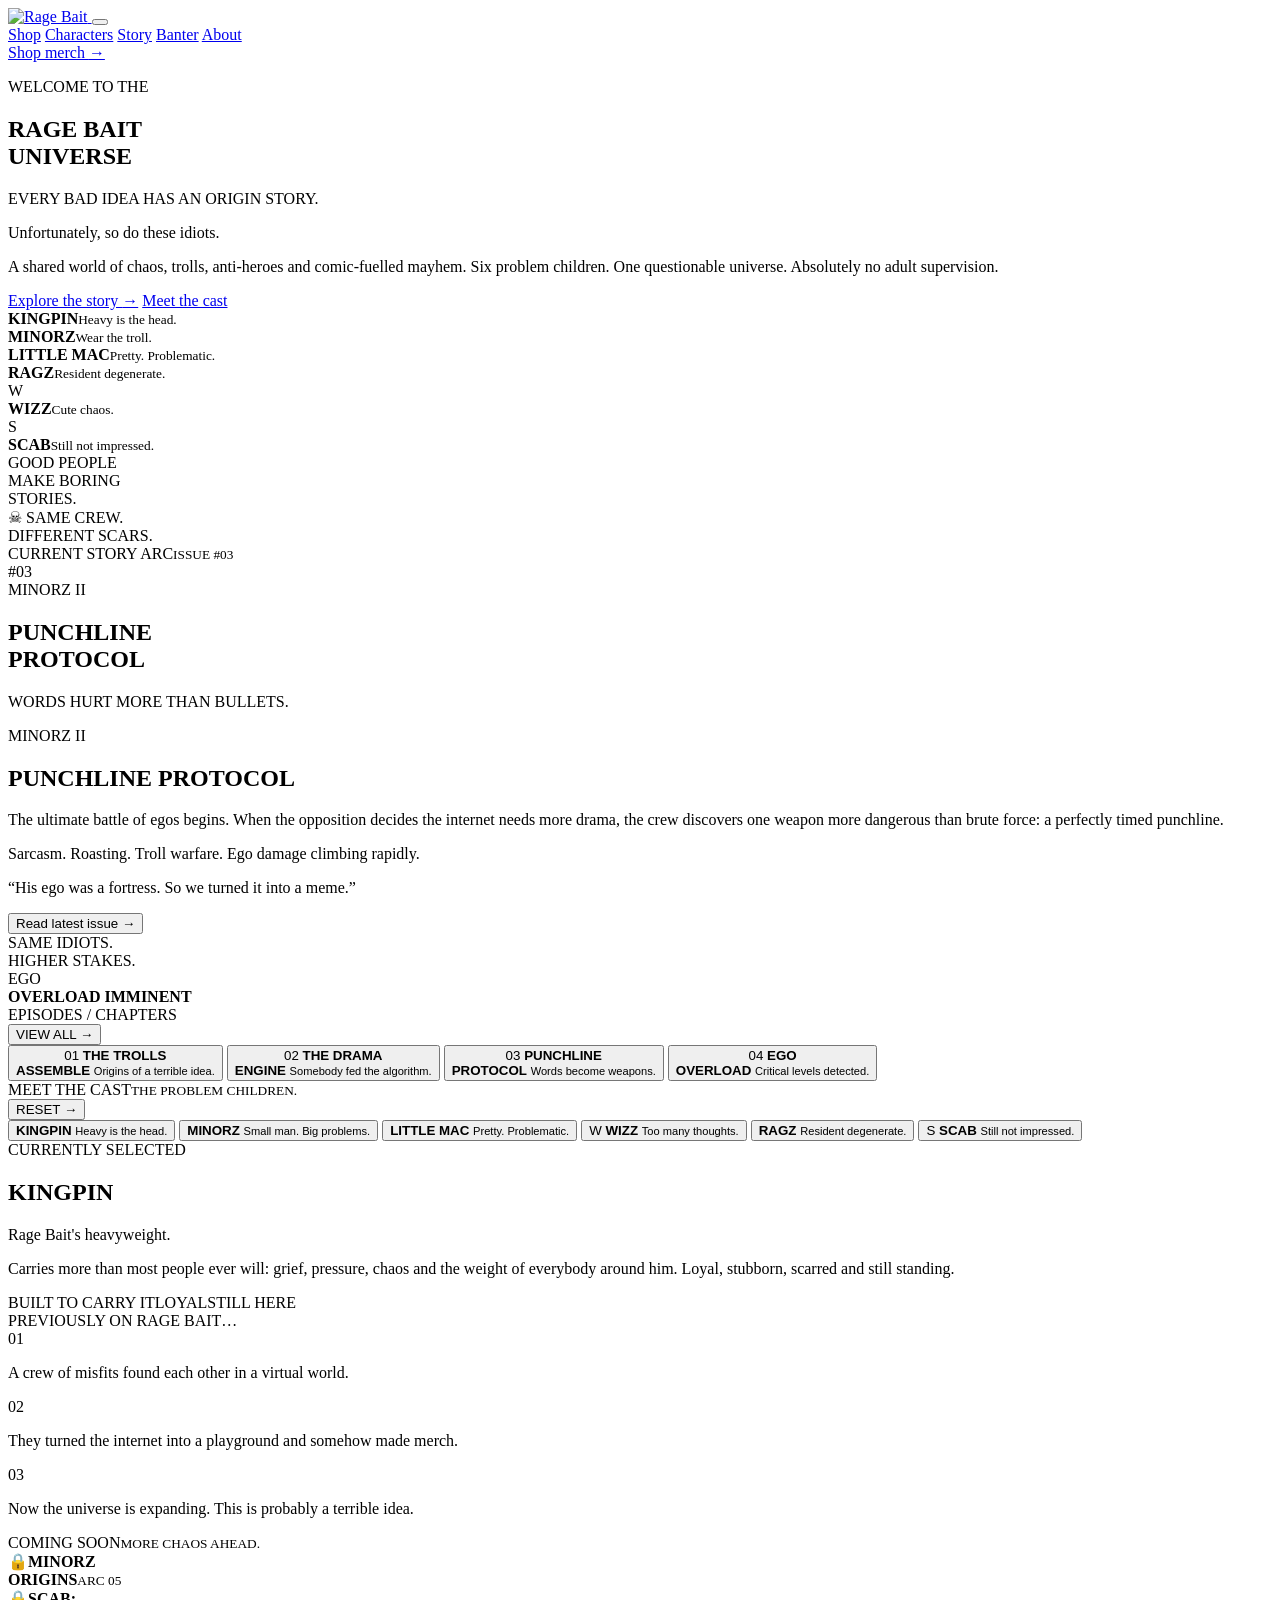
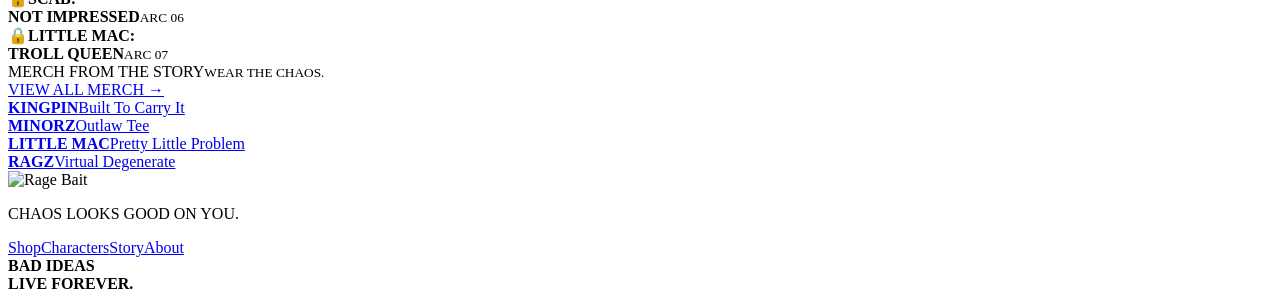
==== story.html @ f5df2db5 "Add Universe preview story page" ====
<!doctype html>
<html lang="en">
<head>
  <meta charset="utf-8">
  <meta name="viewport" content="width=device-width, initial-scale=1">
  <title>Rage Bait Universe | Stories, Characters & Chaos</title>
  <meta name="description" content="Enter the Rage Bait Universe. Meet the crew, follow the story arcs and discover the chaos behind the merch.">
  <link rel="preconnect" href="https://fonts.googleapis.com">
  <link rel="preconnect" href="https://fonts.gstatic.com" crossorigin>
  <link href="https://fonts.googleapis.com/css2?family=Anton&family=Inter:wght@400;600;700;800;900&display=swap" rel="stylesheet">
  <link rel="stylesheet" href="styles.css?v=universe1">
  <link rel="stylesheet" href="story.css?v=universe1">
</head>
<body class="universe-page">
  <div class="noise"></div>

  <header class="site-header universe-header">
    <a class="universe-logo" href="https://brokensoulsandbackroads.github.io/rage-bait-apparel/" aria-label="Rage Bait home">
      <img src="https://raw.githubusercontent.com/brokensoulsandbackroads/rage-bait-apparel/main/assets/logo-rage-bait-header.png" alt="Rage Bait">
    </a>

    <button class="universe-menu-toggle" id="universeMenuToggle" aria-expanded="false" aria-controls="universeNav" aria-label="Open navigation">
      <span></span><span></span><span></span>
    </button>

    <nav class="universe-nav" id="universeNav" aria-label="Primary">
      <a href="https://brokensoulsandbackroads.github.io/rage-bait-apparel/">Shop</a>
      <a href="#cast">Characters</a>
      <a class="active" href="#top">Story</a>
      <a href="https://brokensoulsandbackroads.github.io/rage-bait-apparel/banter-admin.html">Banter</a>
      <a href="https://brokensoulsandbackroads.github.io/rage-bait-apparel/#story">About</a>
    </nav>

    <a class="shop-pill" href="https://brokensoulsandbackroads.github.io/rage-bait-apparel/#products">Shop merch <span>→</span></a>
  </header>

  <main id="top">
    <section class="universe-hero">
      <div class="universe-hero-copy">
        <p class="paint-kicker">WELCOME TO THE</p>
        <h1><span>RAGE BAIT</span><br>UNIVERSE</h1>
        <p class="origin-line">EVERY BAD IDEA HAS AN ORIGIN STORY.</p>
        <p class="origin-sub">Unfortunately, so do these idiots.</p>
        <p class="hero-intro">A shared world of chaos, trolls, anti-heroes and comic-fuelled mayhem. Six problem children. One questionable universe. Absolutely no adult supervision.</p>
        <div class="hero-buttons">
          <a class="comic-button acid" href="#current-arc">Explore the story <span>→</span></a>
          <a class="comic-button ghost" href="#cast">Meet the cast</a>
        </div>
      </div>

      <div class="universe-hero-art" aria-label="Rage Bait character universe">
        <div class="hero-grid">
          <article class="hero-character kingpin">
            <div class="hero-character-art remote-photo kingpin-photo"></div>
            <div class="hero-character-label"><strong>KINGPIN</strong><small>Heavy is the head.</small></div>
          </article>
          <article class="hero-character minorz">
            <div class="hero-character-art remote-photo minorz-photo"></div>
            <div class="hero-character-label"><strong>MINORZ</strong><small>Wear the troll.</small></div>
          </article>
          <article class="hero-character littlemac">
            <div class="hero-character-art remote-photo littlemac-photo"></div>
            <div class="hero-character-label"><strong>LITTLE MAC</strong><small>Pretty. Problematic.</small></div>
          </article>
          <article class="hero-character ragz">
            <div class="hero-character-art remote-photo ragz-photo"></div>
            <div class="hero-character-label"><strong>RAGZ</strong><small>Resident degenerate.</small></div>
          </article>
          <article class="hero-character wizz placeholder-character">
            <div class="hero-character-art"><span>W</span></div>
            <div class="hero-character-label"><strong>WIZZ</strong><small>Cute chaos.</small></div>
          </article>
          <article class="hero-character scab placeholder-character">
            <div class="hero-character-art"><span>S</span></div>
            <div class="hero-character-label"><strong>SCAB</strong><small>Still not impressed.</small></div>
          </article>
        </div>
        <div class="hero-graffiti g1">GOOD PEOPLE<br>MAKE BORING<br>STORIES.</div>
        <div class="hero-graffiti g2">☠ SAME CREW.<br>DIFFERENT SCARS.</div>
      </div>
    </section>

    <div class="ripped-divider"></div>

    <section class="arc-section section-shell" id="current-arc">
      <div class="comic-section-title"><span>CURRENT STORY ARC</span><small>ISSUE #03</small></div>

      <div class="arc-feature">
        <article class="issue-cover issue-cover-main" tabindex="0" aria-label="Minorz II Punchline Protocol">
          <div class="issue-number">#03</div>
          <div class="issue-spray">MINORZ II</div>
          <h2>PUNCHLINE<br>PROTOCOL</h2>
          <div class="cover-art minorz-cover"></div>
          <p>WORDS HURT MORE THAN BULLETS.</p>
        </article>

        <div class="arc-copy">
          <p class="arc-overline">MINORZ II</p>
          <h2>PUNCHLINE PROTOCOL</h2>
          <p>The ultimate battle of egos begins. When the opposition decides the internet needs more drama, the crew discovers one weapon more dangerous than brute force: a perfectly timed punchline.</p>
          <p>Sarcasm. Roasting. Troll warfare. Ego damage climbing rapidly.</p>
          <p class="arc-quote">“His ego was a fortress. So we turned it into a meme.”</p>
          <button class="comic-button acid" type="button" data-open-chapter="03">Read latest issue <span>→</span></button>
        </div>

        <div class="arc-side-panel">
          <span class="hand-note">SAME IDIOTS.<br>HIGHER STAKES.</span>
          <div class="ego-meter">
            <span>EGO</span>
            <div class="meter-track"><div class="meter-fill"></div></div>
            <strong>OVERLOAD IMMINENT</strong>
          </div>
        </div>
      </div>
    </section>

    <section class="chapters-section section-shell" id="chapters">
      <div class="section-row-title">
        <div class="comic-section-title"><span>EPISODES / CHAPTERS</span></div>
        <button class="text-button" type="button" id="showAllChapters">VIEW ALL →</button>
      </div>

      <div class="chapter-grid">
        <button class="chapter-card" type="button" data-chapter="01">
          <span class="chapter-no">01</span>
          <span class="chapter-art trolls-art"></span>
          <strong>THE TROLLS<br>ASSEMBLE</strong>
          <small>Origins of a terrible idea.</small>
        </button>
        <button class="chapter-card" type="button" data-chapter="02">
          <span class="chapter-no">02</span>
          <span class="chapter-art drama-art"></span>
          <strong>THE DRAMA<br>ENGINE</strong>
          <small>Somebody fed the algorithm.</small>
        </button>
        <button class="chapter-card active" type="button" data-chapter="03">
          <span class="chapter-no">03</span>
          <span class="chapter-art protocol-art"></span>
          <strong>PUNCHLINE<br>PROTOCOL</strong>
          <small>Words become weapons.</small>
        </button>
        <button class="chapter-card" type="button" data-chapter="04">
          <span class="chapter-no">04</span>
          <span class="chapter-art ego-art"></span>
          <strong>EGO<br>OVERLOAD</strong>
          <small>Critical levels detected.</small>
        </button>
      </div>
    </section>

    <section class="cast-section section-shell" id="cast">
      <div class="section-row-title">
        <div class="comic-section-title"><span>MEET THE CAST</span><small>THE PROBLEM CHILDREN.</small></div>
        <button class="text-button" type="button" id="resetCast">RESET →</button>
      </div>

      <div class="cast-layout">
        <div class="cast-grid" id="castGrid">
          <button class="cast-card active" type="button" data-cast="kingpin">
            <span class="cast-portrait kingpin-photo"></span>
            <strong>KINGPIN</strong>
            <small>Heavy is the head.</small>
          </button>
          <button class="cast-card" type="button" data-cast="minorz">
            <span class="cast-portrait minorz-photo"></span>
            <strong>MINORZ</strong>
            <small>Small man. Big problems.</small>
          </button>
          <button class="cast-card" type="button" data-cast="littlemac">
            <span class="cast-portrait littlemac-photo"></span>
            <strong>LITTLE MAC</strong>
            <small>Pretty. Problematic.</small>
          </button>
          <button class="cast-card" type="button" data-cast="wizz">
            <span class="cast-portrait cast-placeholder wizz-placeholder">W</span>
            <strong>WIZZ</strong>
            <small>Too many thoughts.</small>
          </button>
          <button class="cast-card" type="button" data-cast="ragz">
            <span class="cast-portrait ragz-photo"></span>
            <strong>RAGZ</strong>
            <small>Resident degenerate.</small>
          </button>
          <button class="cast-card" type="button" data-cast="scab">
            <span class="cast-portrait cast-placeholder scab-placeholder">S</span>
            <strong>SCAB</strong>
            <small>Still not impressed.</small>
          </button>
        </div>

        <aside class="cast-profile" id="castProfile" aria-live="polite">
          <span class="profile-kicker">CURRENTLY SELECTED</span>
          <h2 id="castName">KINGPIN</h2>
          <p class="profile-role" id="castRole">Rage Bait's heavyweight.</p>
          <p id="castBio">Carries more than most people ever will: grief, pressure, chaos and the weight of everybody around him. Loyal, stubborn, scarred and still standing.</p>
          <div class="profile-tags" id="castTags"><span>BUILT TO CARRY IT</span><span>LOYAL</span><span>STILL HERE</span></div>
        </aside>
      </div>
    </section>

    <section class="recap-coming section-shell">
      <div class="recap-block">
        <div class="comic-section-title"><span>PREVIOUSLY ON RAGE BAIT…</span></div>
        <div class="recap-panels">
          <article><span>01</span><p>A crew of misfits found each other in a virtual world.</p></article>
          <article><span>02</span><p>They turned the internet into a playground and somehow made merch.</p></article>
          <article><span>03</span><p>Now the universe is expanding. This is probably a terrible idea.</p></article>
        </div>
      </div>

      <div class="coming-block">
        <div class="comic-section-title"><span>COMING SOON</span><small>MORE CHAOS AHEAD.</small></div>
        <div class="coming-grid">
          <article class="locked-arc"><span>🔒</span><strong>MINORZ<br>ORIGINS</strong><small>ARC 05</small></article>
          <article class="locked-arc"><span>🔒</span><strong>SCAB:<br>NOT IMPRESSED</strong><small>ARC 06</small></article>
          <article class="locked-arc"><span>🔒</span><strong>LITTLE MAC:<br>TROLL QUEEN</strong><small>ARC 07</small></article>
        </div>
      </div>
    </section>

    <section class="story-merch section-shell" id="story-merch">
      <div class="section-row-title">
        <div class="comic-section-title"><span>MERCH FROM THE STORY</span><small>WEAR THE CHAOS.</small></div>
        <a class="text-button link-button" href="https://brokensoulsandbackroads.github.io/rage-bait-apparel/#products">VIEW ALL MERCH →</a>
      </div>

      <div class="story-merch-grid">
        <a class="story-product" href="https://brokensoulsandbackroads.github.io/rage-bait-apparel/#products">
          <div class="merch-image kingpin-merch"></div>
          <strong>KINGPIN</strong><span>Built To Carry It</span>
        </a>
        <a class="story-product" href="https://brokensoulsandbackroads.github.io/rage-bait-apparel/tees.html">
          <div class="merch-image minorz-merch"></div>
          <strong>MINORZ</strong><span>Outlaw Tee</span>
        </a>
        <a class="story-product" href="https://brokensoulsandbackroads.github.io/rage-bait-apparel/tees.html">
          <div class="merch-image littlemac-merch"></div>
          <strong>LITTLE MAC</strong><span>Pretty Little Problem</span>
        </a>
        <a class="story-product" href="https://brokensoulsandbackroads.github.io/rage-bait-apparel/hoodies.html">
          <div class="merch-image ragz-merch"></div>
          <strong>RAGZ</strong><span>Virtual Degenerate</span>
        </a>
      </div>
    </section>
  </main>

  <footer class="universe-footer">
    <img src="https://raw.githubusercontent.com/brokensoulsandbackroads/rage-bait-apparel/main/assets/logo-rage-bait-header.png" alt="Rage Bait">
    <p>CHAOS LOOKS GOOD ON YOU.</p>
    <nav aria-label="Footer"><a href="https://brokensoulsandbackroads.github.io/rage-bait-apparel/">Shop</a><a href="#cast">Characters</a><a href="#top">Story</a><a href="https://brokensoulsandbackroads.github.io/rage-bait-apparel/#story">About</a></nav>
    <strong>BAD IDEAS<br>LIVE FOREVER.</strong>
  </footer>

  <dialog class="chapter-dialog" id="chapterDialog">
    <button class="dialog-close" id="chapterClose" type="button" aria-label="Close chapter">×</button>
    <span class="profile-kicker" id="dialogIssue">ISSUE 03</span>
    <h2 id="dialogTitle">PUNCHLINE PROTOCOL</h2>
    <p id="dialogCopy">The comic reader is ready. Story panels will drop into this viewer as the artwork is created.</p>
    <div class="dialog-status"><span></span> COMIC ART IN PRODUCTION</div>
  </dialog>

  <script src="story.js?v=universe1"></script>
</body>
</html>
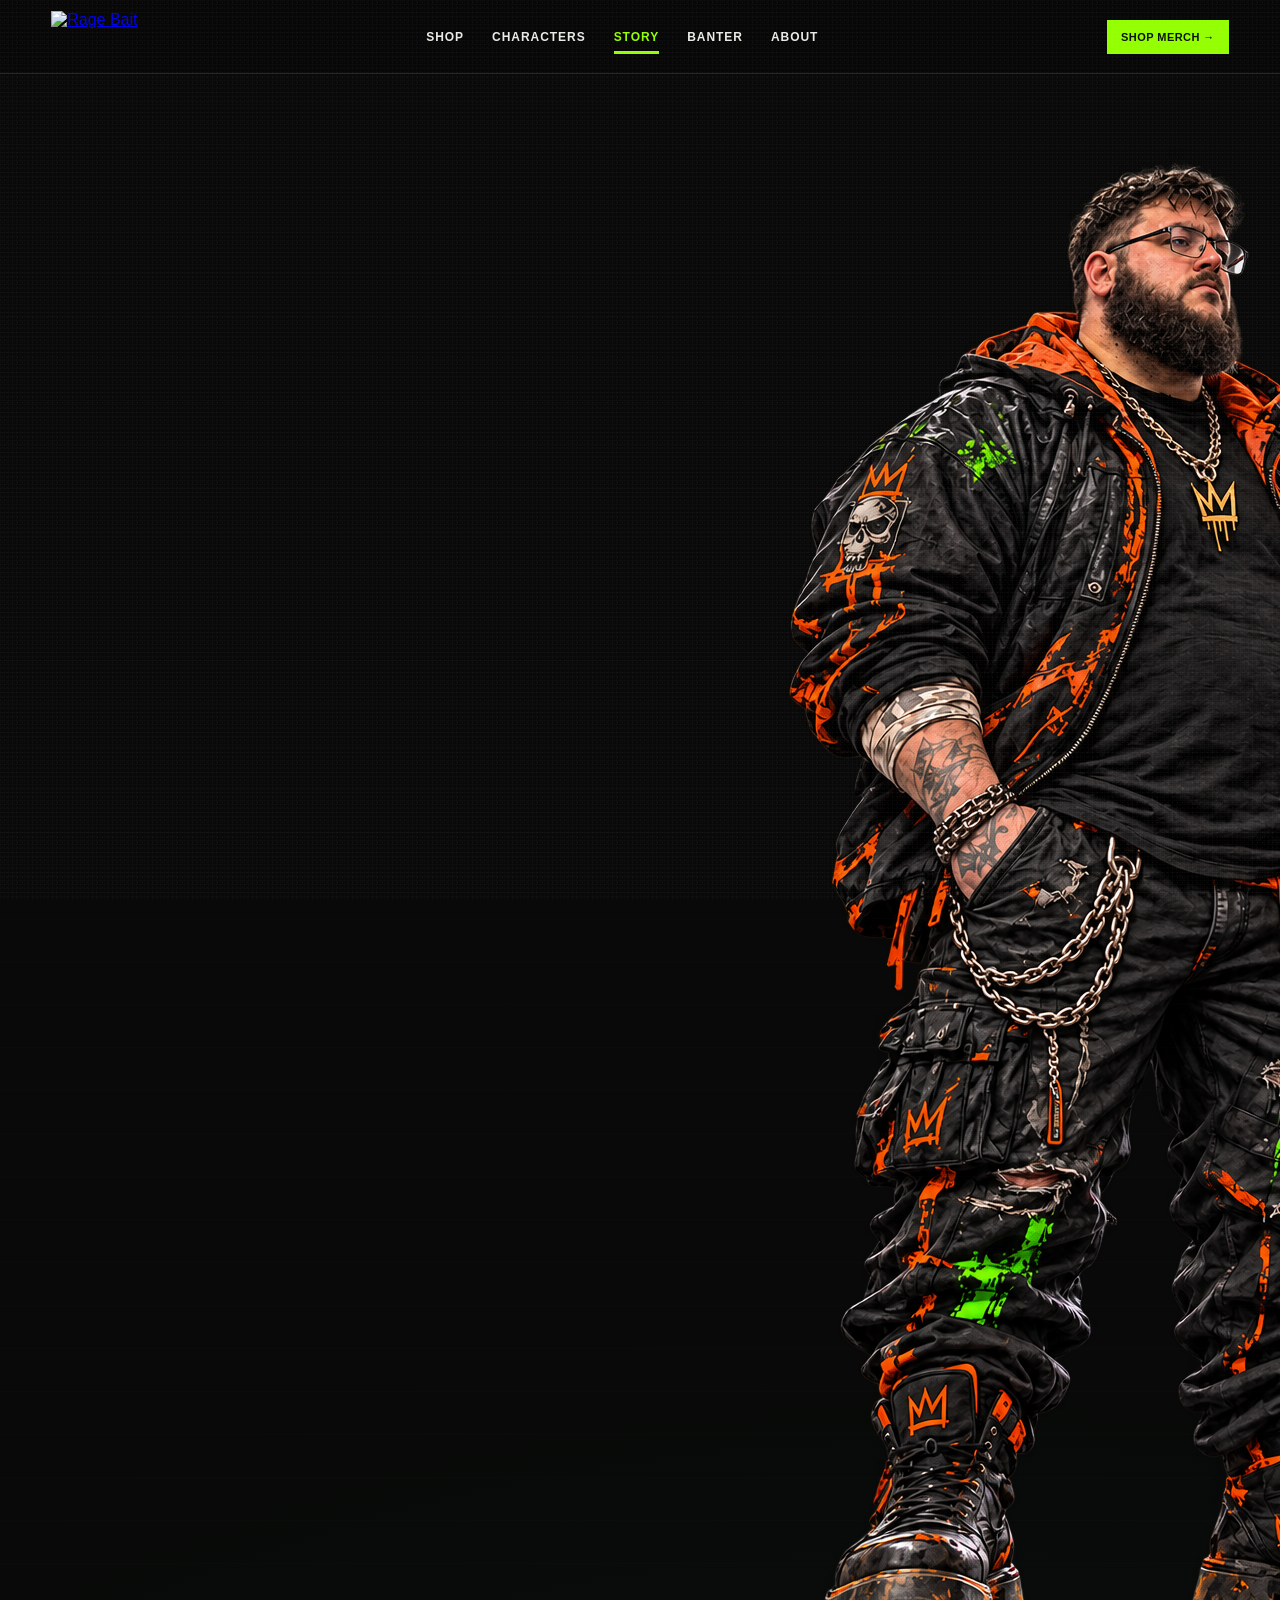
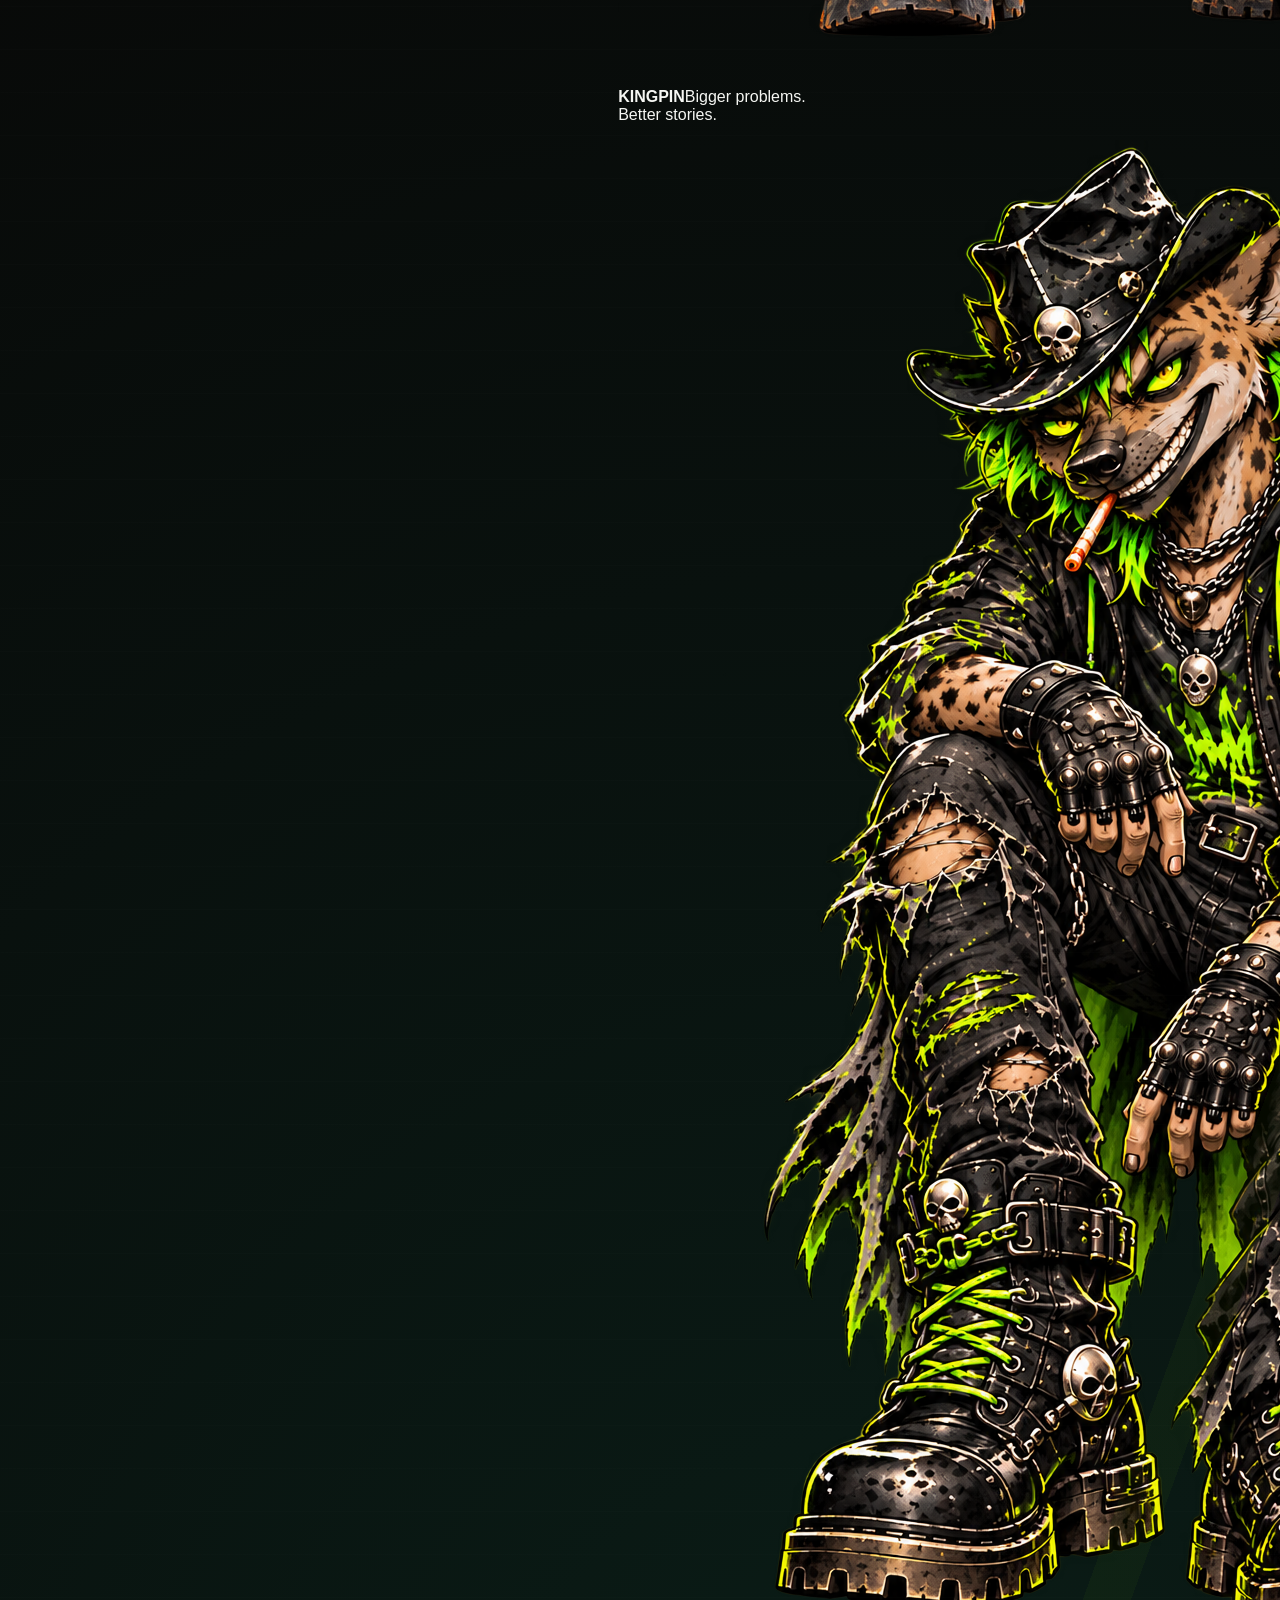
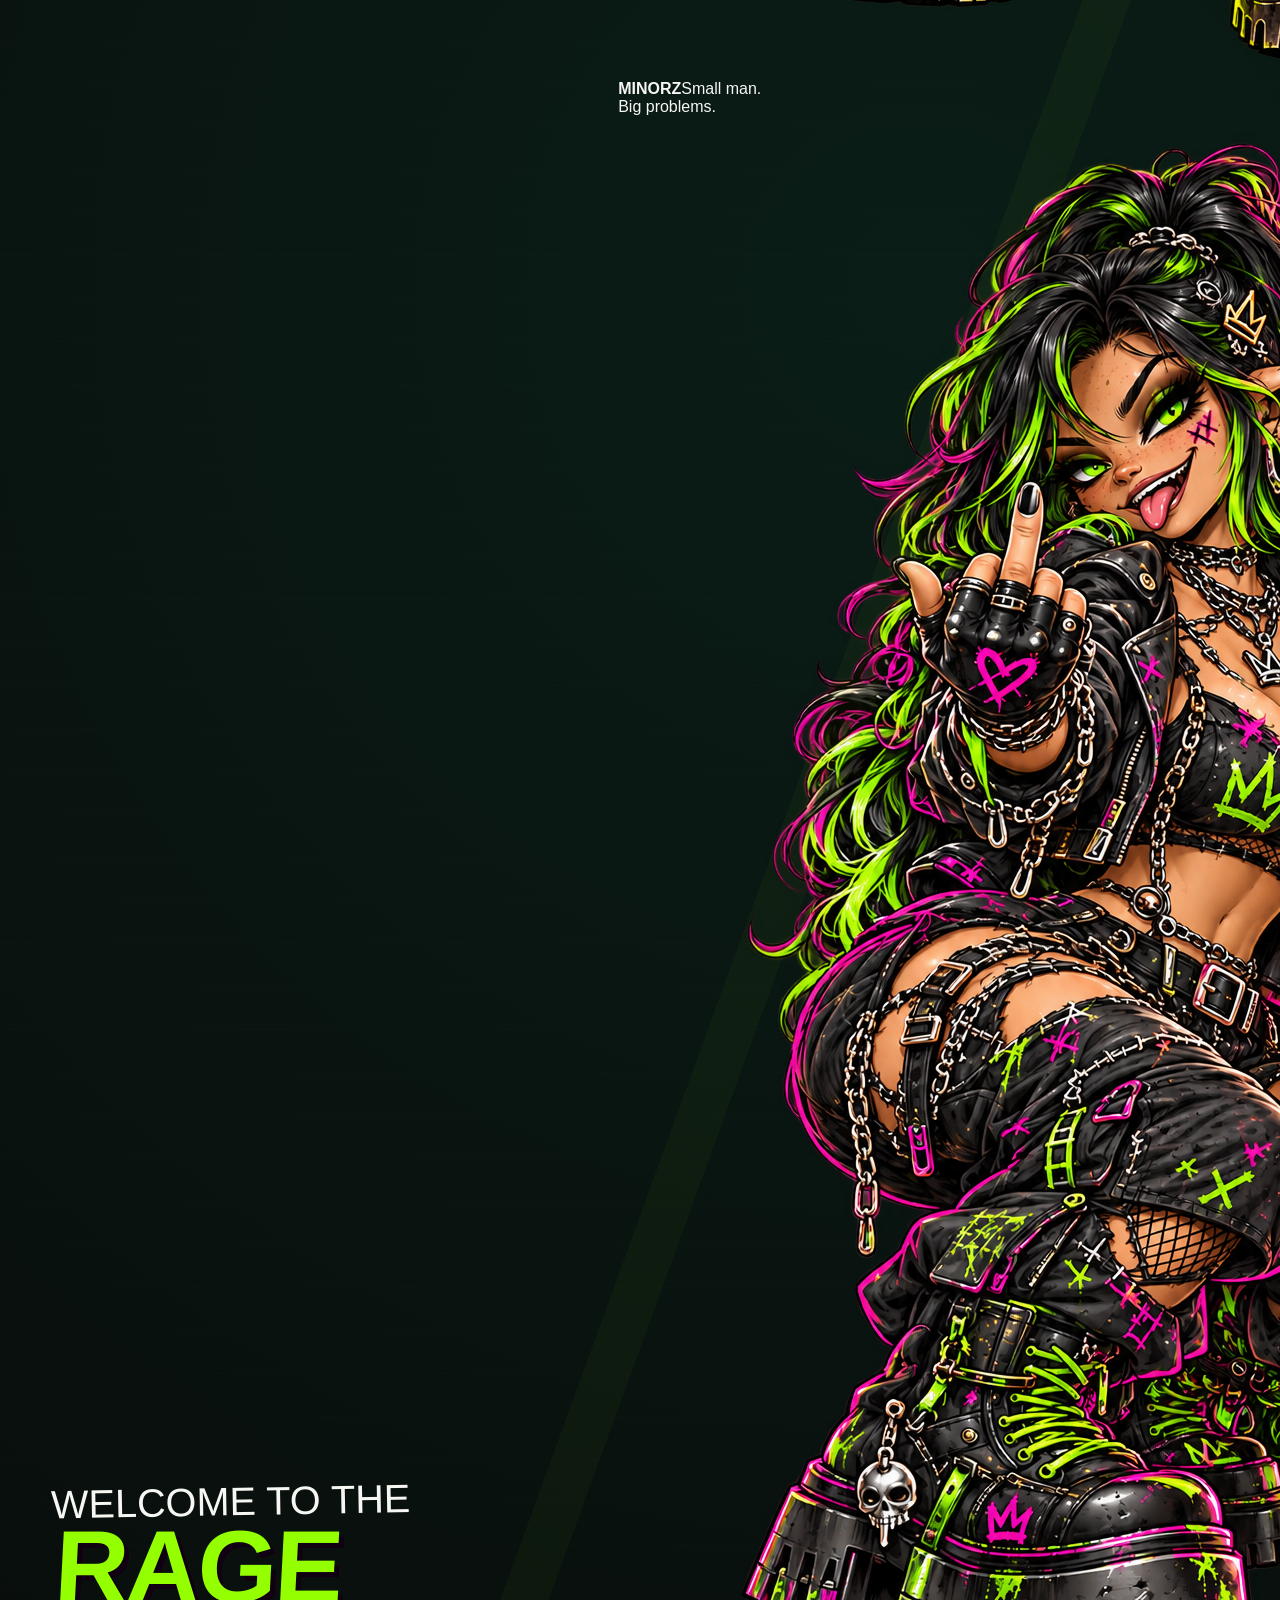
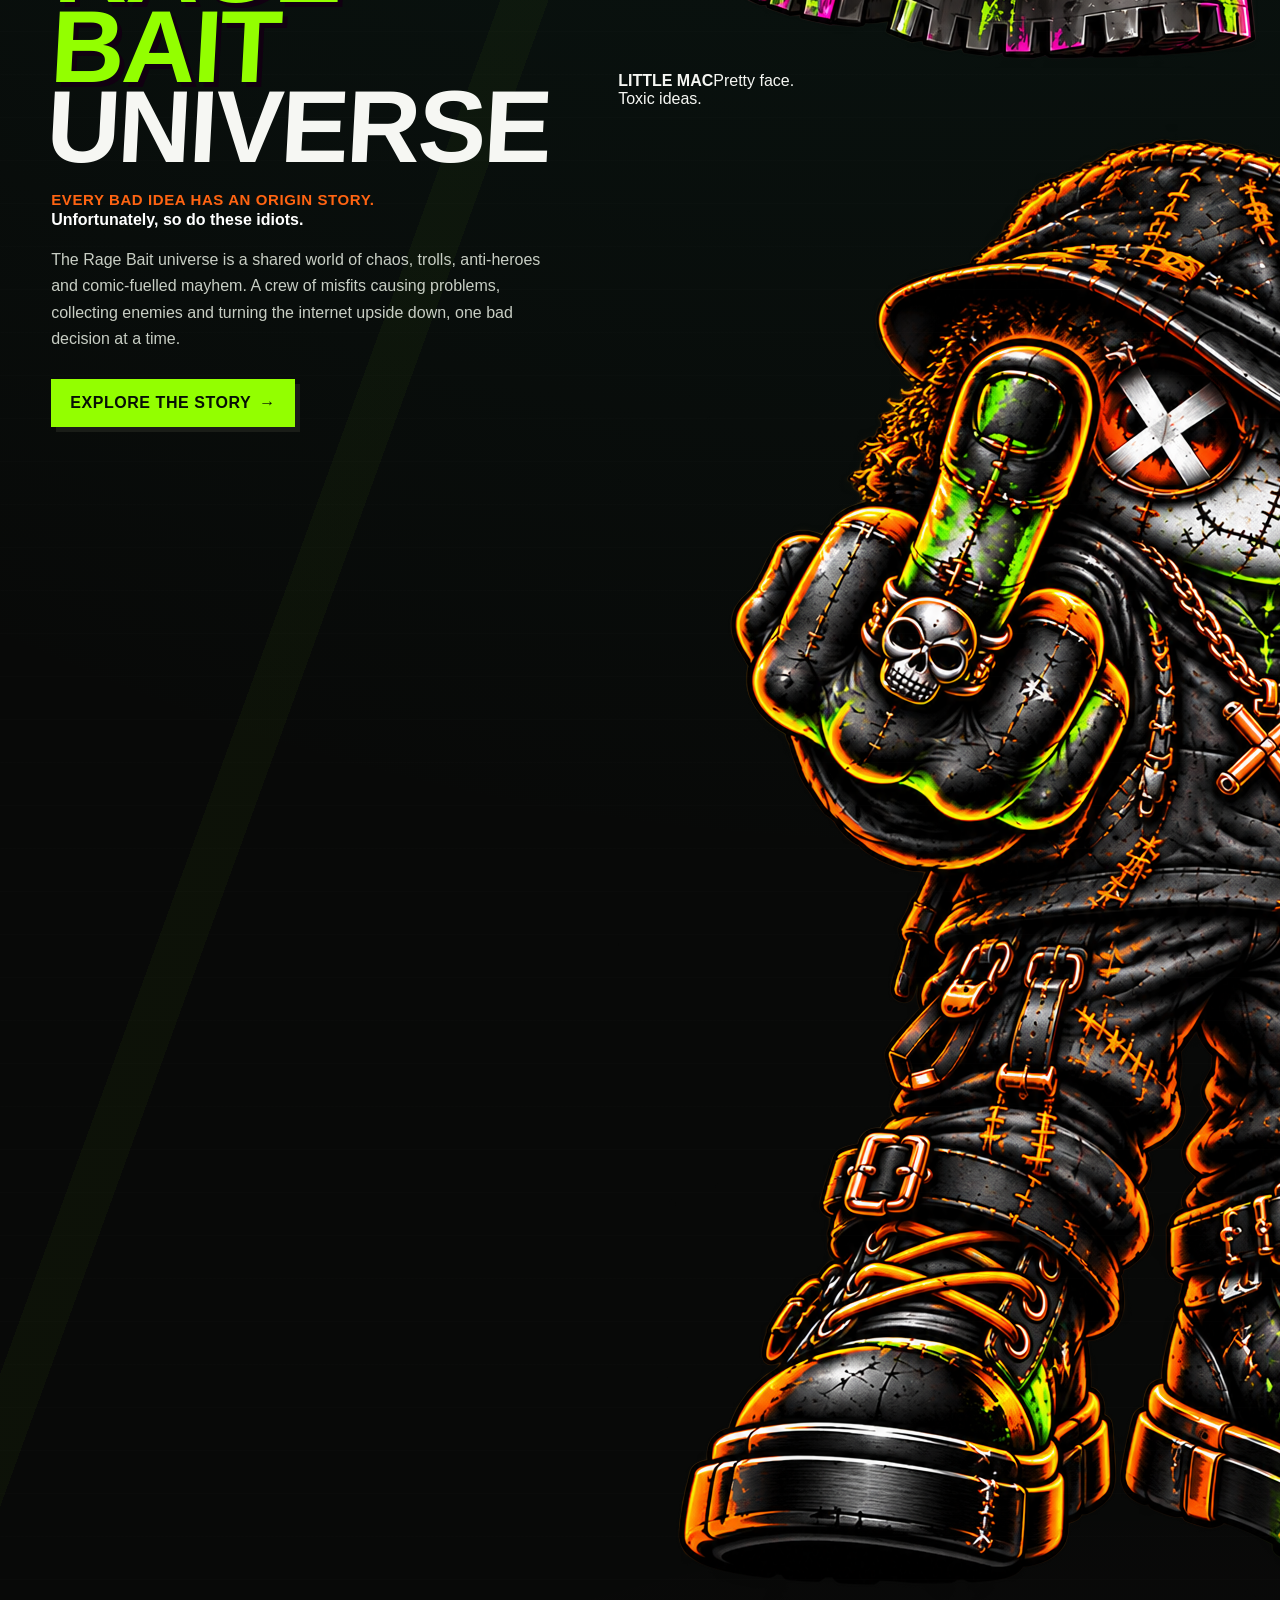
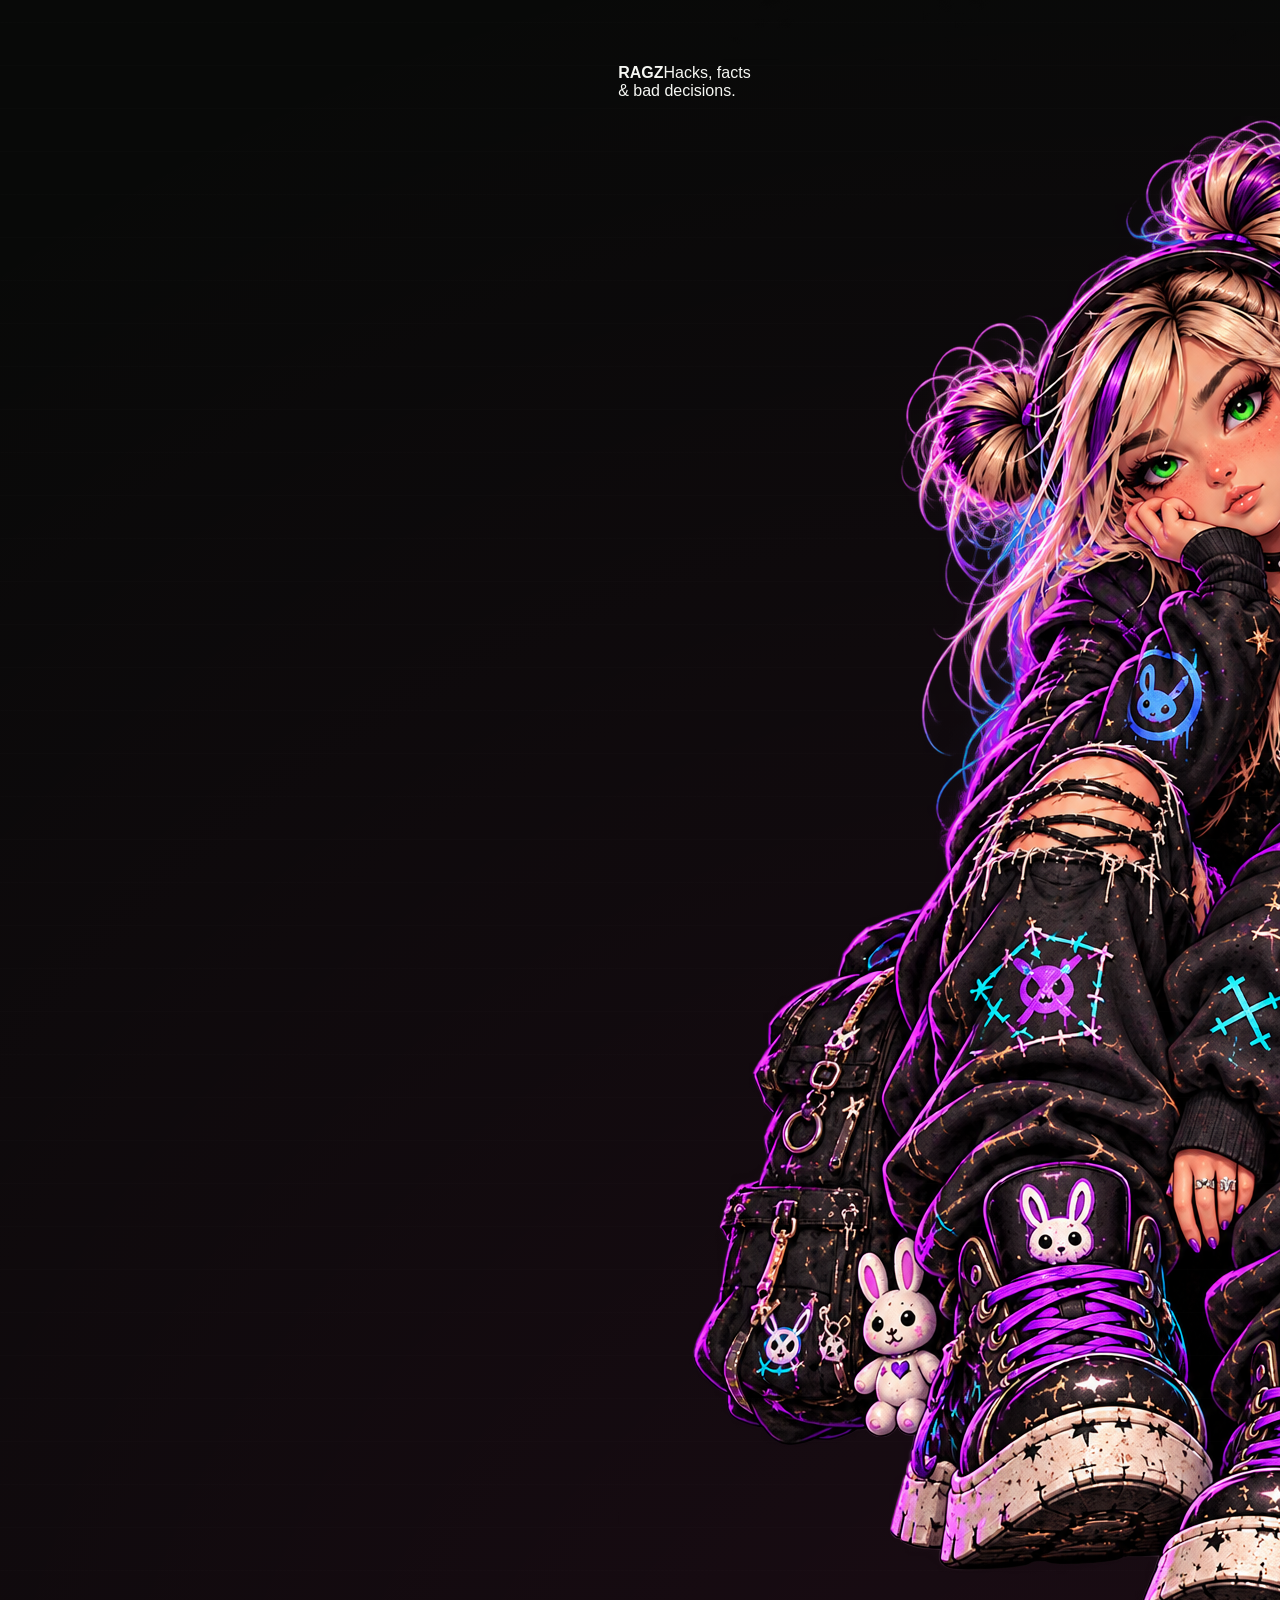
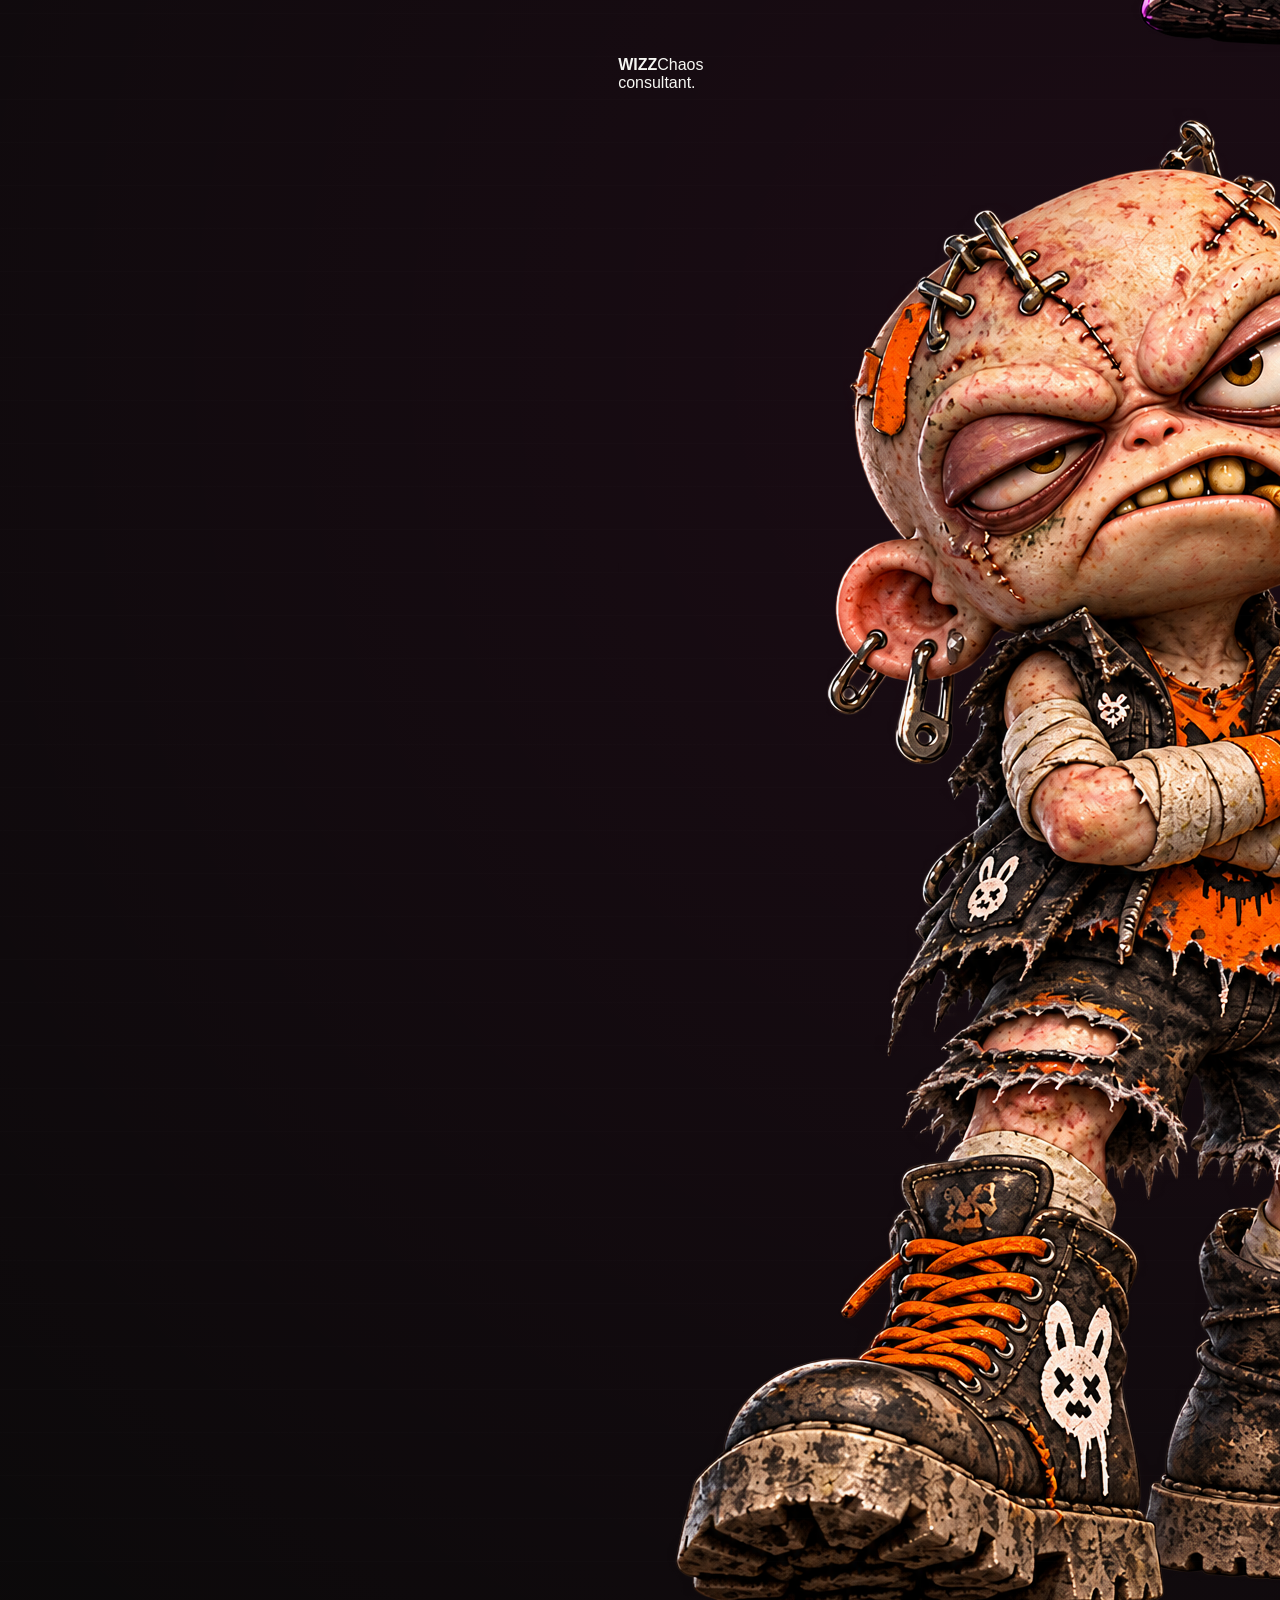
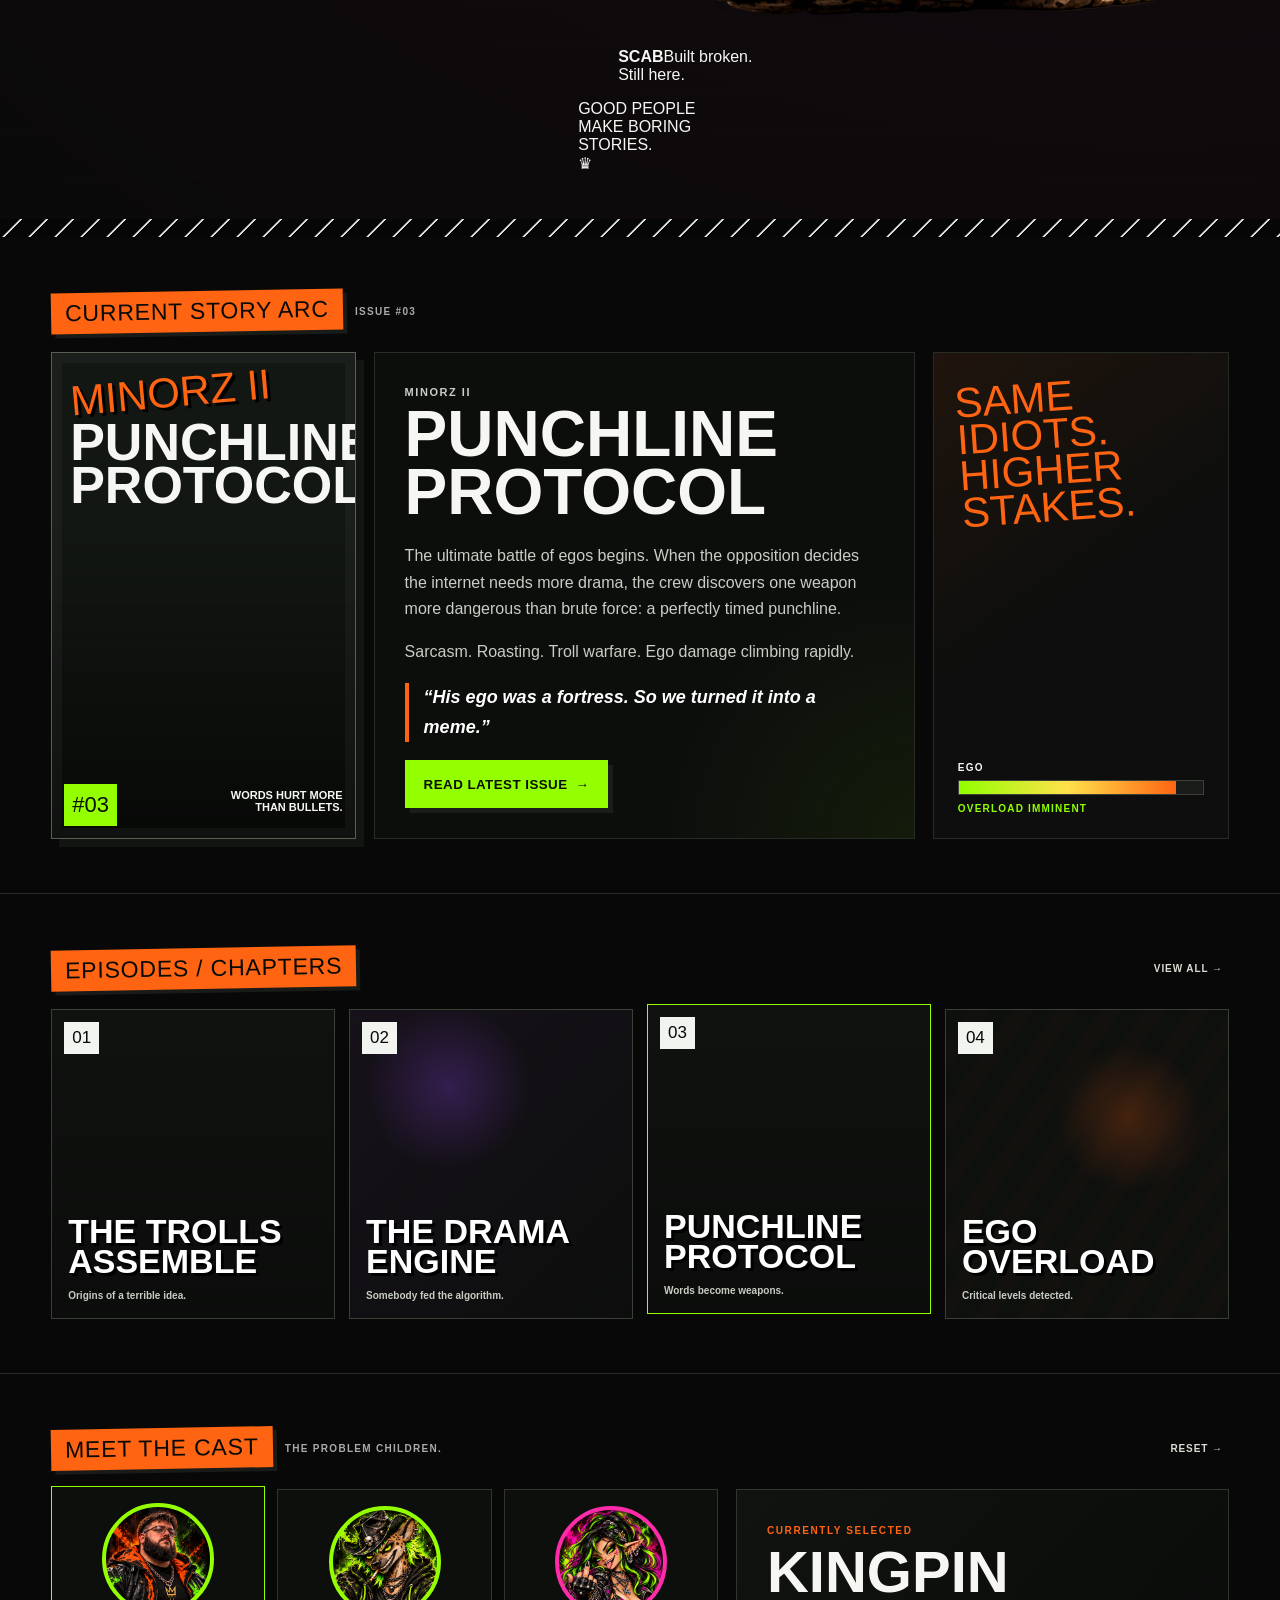
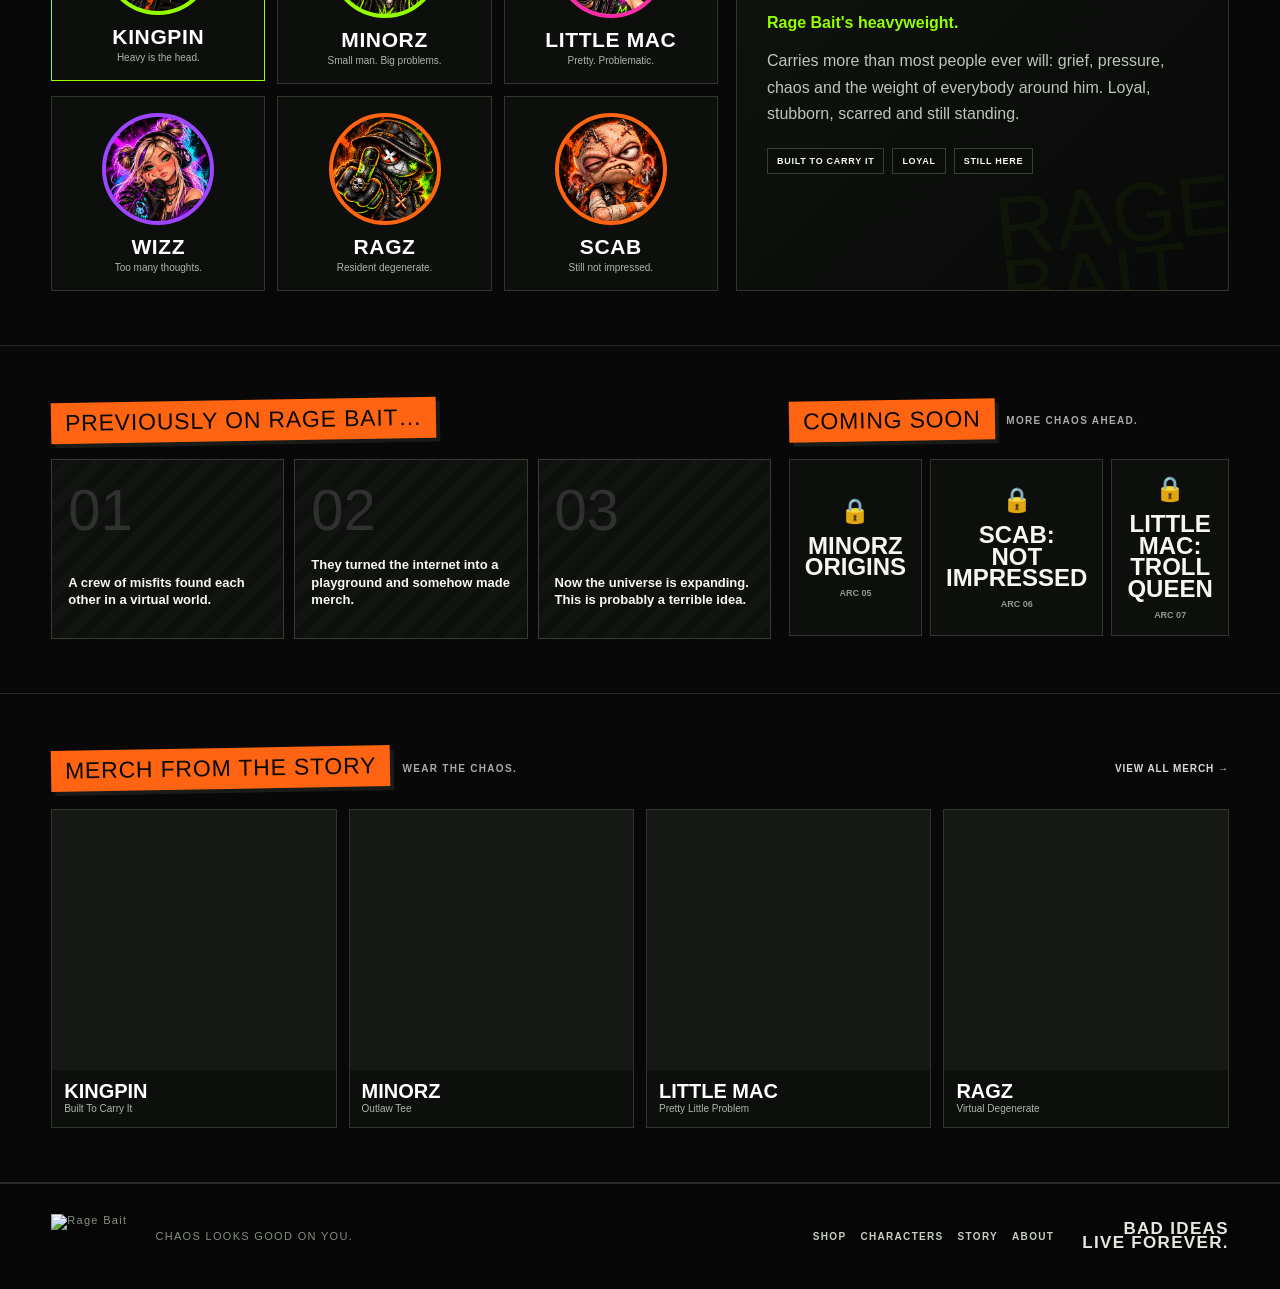
==== commit a1c2eedc: "Rebuild Story hero as comic-cover composition" ====
--- a/story.html
+++ b/story.html
@@ -35,48 +35,55 @@
   </header>
 
   <main id="top">
-    <section class="universe-hero">
-      <div class="universe-hero-copy">
+    <section class="universe-hero concept-hero">
+      <div class="universe-hero-copy concept-copy">
         <p class="paint-kicker">WELCOME TO THE</p>
         <h1><span>RAGE BAIT</span><br>UNIVERSE</h1>
         <p class="origin-line">EVERY BAD IDEA HAS AN ORIGIN STORY.</p>
         <p class="origin-sub">Unfortunately, so do these idiots.</p>
-        <p class="hero-intro">A shared world of chaos, trolls, anti-heroes and comic-fuelled mayhem. Six problem children. One questionable universe. Absolutely no adult supervision.</p>
+        <p class="hero-intro">The Rage Bait universe is a shared world of chaos, trolls, anti-heroes and comic-fuelled mayhem. A crew of misfits causing problems, collecting enemies and turning the internet upside down, one bad decision at a time.</p>
         <div class="hero-buttons">
           <a class="comic-button acid" href="#current-arc">Explore the story <span>→</span></a>
-          <a class="comic-button ghost" href="#cast">Meet the cast</a>
-        </div>
-      </div>
-
-      <div class="universe-hero-art" aria-label="Rage Bait character universe">
-        <div class="hero-grid">
-          <article class="hero-character kingpin">
-            <div class="hero-character-art remote-photo kingpin-photo"></div>
-            <div class="hero-character-label"><strong>KINGPIN</strong><small>Heavy is the head.</small></div>
-          </article>
-          <article class="hero-character minorz">
-            <div class="hero-character-art remote-photo minorz-photo"></div>
-            <div class="hero-character-label"><strong>MINORZ</strong><small>Wear the troll.</small></div>
-          </article>
-          <article class="hero-character littlemac">
-            <div class="hero-character-art remote-photo littlemac-photo"></div>
-            <div class="hero-character-label"><strong>LITTLE MAC</strong><small>Pretty. Problematic.</small></div>
-          </article>
-          <article class="hero-character ragz">
-            <div class="hero-character-art remote-photo ragz-photo"></div>
-            <div class="hero-character-label"><strong>RAGZ</strong><small>Resident degenerate.</small></div>
-          </article>
-          <article class="hero-character wizz placeholder-character">
-            <div class="hero-character-art"><span>W</span></div>
-            <div class="hero-character-label"><strong>WIZZ</strong><small>Cute chaos.</small></div>
-          </article>
-          <article class="hero-character scab placeholder-character">
-            <div class="hero-character-art"><span>S</span></div>
-            <div class="hero-character-label"><strong>SCAB</strong><small>Still not impressed.</small></div>
-          </article>
-        </div>
-        <div class="hero-graffiti g1">GOOD PEOPLE<br>MAKE BORING<br>STORIES.</div>
-        <div class="hero-graffiti g2">☠ SAME CREW.<br>DIFFERENT SCARS.</div>
+        </div>
+      </div>
+
+      <div class="concept-cast" aria-label="Rage Bait character universe">
+        <div class="concept-burst burst-orange"></div>
+        <div class="concept-burst burst-green"></div>
+        <div class="concept-burst burst-cyan"></div>
+
+        <figure class="concept-character cc-kingpin">
+          <img src="story-assets/characters/heroes/kingpin-hero.png" alt="Kingpin">
+          <figcaption><strong>KINGPIN</strong><span>Bigger problems.<br>Better stories.</span></figcaption>
+        </figure>
+
+        <figure class="concept-character cc-minorz">
+          <img src="story-assets/characters/heroes/minorz-hero.png" alt="Minorz">
+          <figcaption><strong>MINORZ</strong><span>Small man.<br>Big problems.</span></figcaption>
+        </figure>
+
+        <figure class="concept-character cc-littlemac">
+          <img src="story-assets/characters/heroes/littlemac-hero.png" alt="Little Mac">
+          <figcaption><strong>LITTLE MAC</strong><span>Pretty face.<br>Toxic ideas.</span></figcaption>
+        </figure>
+
+        <figure class="concept-character cc-ragz">
+          <img src="story-assets/characters/heroes/ragz-hero.png" alt="Ragz">
+          <figcaption><strong>RAGZ</strong><span>Hacks, facts<br>& bad decisions.</span></figcaption>
+        </figure>
+
+        <figure class="concept-character cc-wizz">
+          <img src="story-assets/characters/heroes/wizz-hero.png" alt="Wizz">
+          <figcaption><strong>WIZZ</strong><span>Chaos<br>consultant.</span></figcaption>
+        </figure>
+
+        <figure class="concept-character cc-scab">
+          <img src="story-assets/characters/heroes/scab-hero.png" alt="Scab">
+          <figcaption><strong>SCAB</strong><span>Built broken.<br>Still here.</span></figcaption>
+        </figure>
+
+        <div class="concept-graffiti-note">GOOD PEOPLE<br>MAKE BORING<br>STORIES.</div>
+        <div class="concept-crown">♛</div>
       </div>
     </section>
 
--- a/styles.css
+++ b/styles.css
@@ -0,0 +1 @@
+:root{--bg:#080908;--panel:#111311;--panel2:#181b18;--acid:#8cff00;--acid2:#b7ff4a;--text:#f4f6f0;--muted:#a3aa9e;--line:#2a3028}*{box-sizing:border-box}html{scroll-behavior:smooth}body{margin:0;background:var(--bg);color:var(--text);font-family:Inter,Arial,sans-serif;overflow-x:hidden}.noise{position:fixed;inset:0;pointer-events:none;opacity:.05;z-index:99;background-image:radial-gradient(#fff .7px,transparent .7px);background-size:5px 5px;mix-blend-mode:screen}.site-header{height:76px;display:flex;align-items:center;justify-content:space-between;padding:0 4vw;border-bottom:1px solid var(--line);position:sticky;top:0;background:rgba(8,9,8,.94);backdrop-filter:blur(14px);z-index:50}.brand{display:flex;flex-direction:column;text-decoration:none;color:white;font-family:Anton,sans-serif;letter-spacing:.05em;line-height:.85}.brand span{font-size:28px;transform:skew(-6deg)}.brand small{font:700 8px Inter,sans-serif;letter-spacing:.62em;color:var(--acid);padding-left:4px;margin-top:8px}.desktop-nav{display:flex;gap:28px}.desktop-nav a{color:#c9cec6;text-decoration:none;font-weight:700;font-size:14px}.desktop-nav a:hover,.desktop-nav .active{color:var(--acid)}.mobile-menu-toggle{display:none;width:42px;height:42px;border:1px solid var(--line);background:#101210;align-items:center;justify-items:center;align-content:center;gap:5px;padding:0;cursor:pointer}.mobile-menu-toggle span{display:block;width:20px;height:2px;background:#fff;transition:transform .2s ease,opacity .2s ease}.mobile-menu-toggle[aria-expanded="true"] span:nth-child(1){transform:translateY(7px) rotate(45deg)}.mobile-menu-toggle[aria-expanded="true"] span:nth-child(2){opacity:0}.mobile-menu-toggle[aria-expanded="true"] span:nth-child(3){transform:translateY(-7px) rotate(-45deg)}.mobile-nav{position:absolute;top:100%;left:0;right:0;background:rgba(8,9,8,.98);border-top:1px solid #151915;border-bottom:1px solid var(--line);box-shadow:0 22px 38px rgba(0,0,0,.45);padding:10px 4vw 16px;display:flex;flex-direction:column;opacity:0;visibility:hidden;pointer-events:none;transform:translateY(-8px);transition:opacity .18s ease,transform .18s ease,visibility .18s ease}.mobile-nav.open{opacity:1;visibility:visible;pointer-events:auto;transform:translateY(0)}.mobile-nav a{color:#dce1d9;text-decoration:none;font-family:Anton,sans-serif;font-size:28px;letter-spacing:.03em;text-transform:uppercase;padding:12px 2px;border-bottom:1px solid #1f241e}.mobile-nav a:last-child{border-bottom:0}.mobile-nav a:hover,.mobile-nav a:focus,.mobile-nav .active{color:var(--acid)}.cart-button{border:1px solid var(--line);background:#101210;color:#fff;padding:10px 14px;font-weight:800;cursor:pointer}.cart-button span{color:var(--acid);margin-left:5px}.hero{min-height:650px;padding:54px 4vw 30px;display:grid;grid-template-columns:1.03fr .97fr;align-items:center;position:relative;overflow:hidden;background:radial-gradient(circle at 75% 35%,rgba(140,255,0,.12),transparent 28%),linear-gradient(135deg,#0c0e0c,#070807)}.hero:before{content:"";position:absolute;inset:0;background:linear-gradient(90deg,transparent 49%,rgba(255,255,255,.03) 50%,transparent 51%);background-size:30px 30px;opacity:.25}.hero-copy,.hero-art{position:relative;z-index:2}.eyebrow{font-size:12px;font-weight:800;letter-spacing:.18em;color:var(--acid)}h1,h2,h3{margin:0}.hero h1{font-family:Anton,sans-serif;font-size:clamp(72px,9.2vw,150px);line-height:.82;letter-spacing:-.02em;margin:20px 0 24px;max-width:780px;transform:skew(-3deg)}.hero h1 em{font-style:normal;color:var(--acid);text-shadow:0 0 28px rgba(140,255,0,.18)}.hero-copy>p{font-size:20px;color:#d5d9d1;letter-spacing:.05em}.hero-actions{display:flex;gap:14px;margin-top:32px}.cta,.ghost{display:inline-flex;align-items:center;justify-content:center;min-height:48px;padding:0 22px;text-decoration:none;text-transform:uppercase;font-weight:900;font-size:13px;letter-spacing:.04em}.cta{background:var(--acid);color:#071006;box-shadow:0 0 32px rgba(140,255,0,.2)}.ghost{border:1px solid #394038;color:#fff}.micro-badges{display:flex;gap:18px;flex-wrap:wrap;margin-top:30px;color:#9ba397;font-size:11px;font-weight:700;text-transform:uppercase;letter-spacing:.08em}.hero-art{min-height:520px;display:grid;place-items:center}.hero-art img{width:min(620px,100%);filter:drop-shadow(0 28px 50px rgba(0,0,0,.6))}.scribble{position:absolute;font-family:Anton,sans-serif;letter-spacing:.04em;color:#daddd7;opacity:.72;transform:rotate(-7deg)}.s1{right:0;top:25px;font-size:22px}.s2{right:6%;bottom:55px;font-size:26px;color:var(--acid);transform:rotate(8deg)}.ticker{overflow:hidden;border-top:1px solid var(--line);border-bottom:1px solid var(--line);background:var(--acid);color:#081006;white-space:nowrap}.ticker div{font-family:Anton,sans-serif;font-size:26px;letter-spacing:.06em;padding:12px 0;animation:scroll 18s linear infinite}@keyframes scroll{from{transform:translateX(0)}to{transform:translateX(-50%)}}.section{padding:72px 4vw}.section-heading{display:flex;justify-content:space-between;align-items:end;margin-bottom:26px}.section-heading h2,.story h2{font-family:Anton,sans-serif;font-size:clamp(38px,5vw,68px);letter-spacing:.01em;margin-top:8px}.section-heading>a{color:var(--acid);text-decoration:none;font-weight:800;font-size:13px}.product-grid{display:grid;grid-template-columns:repeat(4,1fr);gap:16px}.product-card{background:#0d0f0d;border:1px solid var(--line);overflow:hidden;transition:.2s}.product-card:hover{transform:translateY(-4px);border-color:#4f5c49}.product-image{aspect-ratio:1/1;background:#1b1d1a;display:grid;place-items:center;position:relative;overflow:hidden}.product-image:before,.product-image:after{content:"";position:absolute;inset:12%;border:1px solid rgba(255,255,255,.07);transform:rotate(12deg)}.product-image:after{transform:rotate(-9deg);inset:20%}.product-image span{font-family:Anton,sans-serif;position:relative;z-index:3;text-align:center;color:var(--acid);font-size:clamp(28px,3vw,50px);line-height:.9;transform:rotate(-5deg);text-shadow:5px 5px 0 #000}.hoodie-art span{color:#fff;font-size:35px}.cap-art{background:radial-gradient(circle at center,#293026,#101210 55%)}.cap-art span{padding:30px 44px;border:8px solid #080908;border-radius:50% 50% 35% 35%;background:#101310}.sticker-art span{background:#f5f5ef;color:#0a0b0a;padding:18px;transform:rotate(5deg);box-shadow:10px 10px 0 var(--acid);text-shadow:none}.product-info{display:flex;justify-content:space-between;gap:12px;padding:18px}.product-info h3{font-size:15px;text-transform:uppercase}.product-info p{margin:6px 0 0;color:var(--muted);font-size:12px}.product-info strong{color:var(--acid);white-space:nowrap}.add-cart{width:100%;border:0;border-top:1px solid var(--line);background:#141714;color:white;padding:13px;font-weight:900;text-transform:uppercase;cursor:pointer}.add-cart:hover{background:var(--acid);color:#081006}.collections{display:grid;grid-template-columns:repeat(4,1fr);gap:10px;padding-top:15px}.collection{min-height:210px;padding:24px;display:flex;flex-direction:column;justify-content:space-between;text-decoration:none;color:white;border:1px solid var(--line);position:relative;overflow:hidden;background:#101210}.collection:before{content:"";position:absolute;width:150px;height:150px;border:30px solid rgba(140,255,0,.08);border-radius:50%;right:-45px;bottom:-50px}.collection span,.collection small{position:relative;z-index:2}.collection span{font-family:Anton,sans-serif;font-size:32px;line-height:.95}.collection small{color:var(--acid);font-weight:800}.collection:hover{background:#171b16}.c2,.c4{background:#151815}.story{display:grid;grid-template-columns:1.1fr .9fr;gap:40px;align-items:stretch}.story-copy,.join-panel{border:1px solid var(--line);padding:42px;background:#0e100e}.story-copy p{max-width:720px;color:#bcc2b9;line-height:1.8}.story-tag{font-size:11px!important;letter-spacing:.2em;color:var(--acid)!important;font-weight:800}.join-panel{background:linear-gradient(135deg,#111510,#0a0c0a);display:flex;flex-direction:column;justify-content:center}.join-panel h3{font-family:Anton,sans-serif;font-size:48px;margin:10px 0}.join-panel p{color:#abb1a7}.join-panel form{display:flex;gap:8px;margin-top:16px}.join-panel input{flex:1;min-width:0;background:#080908;border:1px solid #3b4238;color:white;padding:14px}.join-panel button{background:var(--acid);border:0;padding:0 18px;font-weight:900;cursor:pointer}.form-status{min-height:18px;color:var(--acid)!important;font-size:12px}footer{border-top:1px solid var(--line);padding:30px 4vw;display:flex;align-items:center;justify-content:space-between;color:#868e82;font-size:11px;letter-spacing:.12em}.footer-brand span{font-size:18px}.cart-drawer{position:fixed;right:0;top:0;width:min(420px,92vw);height:100vh;background:#0b0d0b;border-left:1px solid var(--line);z-index:101;padding:22px;transform:translateX(105%);transition:.25s;display:flex;flex-direction:column}.cart-drawer.open{transform:translateX(0)}.cart-head{display:flex;justify-content:space-between;align-items:center}.cart-head h2{font-family:Anton,sans-serif;font-size:38px}.cart-head button{background:none;border:0;color:white;font-size:35px;cursor:pointer}.cart-items{flex:1;padding:24px 0;color:#c5cbc1}.cart-item{display:flex;justify-content:space-between;padding:14px 0;border-bottom:1px solid var(--line)}.checkout{border:0;background:#2a2f27;color:#767d72;padding:16px;font-weight:900;text-transform:uppercase}.cart-backdrop{position:fixed;inset:0;background:rgba(0,0,0,.68);z-index:100;opacity:0;pointer-events:none;transition:.2s}.cart-backdrop.show{opacity:1;pointer-events:auto}@media(max-width:980px){.desktop-nav{display:none}.mobile-menu-toggle{display:grid;margin-left:auto;margin-right:8px}.hero{grid-template-columns:1fr;padding-top:70px}.hero-art{min-height:400px}.product-grid{grid-template-columns:repeat(2,1fr)}.collections{grid-template-columns:repeat(2,1fr)}.story{grid-template-columns:1fr}}@media(min-width:981px){.mobile-nav,.mobile-menu-toggle{display:none!important}}@media(max-width:620px){.site-header{height:68px;padding-left:5vw;padding-right:5vw}.brand span{font-size:23px}.mobile-menu-toggle{width:38px;height:38px;margin-right:6px}.cart-button{padding:9px 10px;font-size:12px}.mobile-nav{padding-left:5vw;padding-right:5vw}.mobile-nav a{font-size:25px}.hero{padding:42px 5vw 20px}.hero h1{font-size:66px}.hero-copy>p{font-size:16px}.hero-art{min-height:310px}.scribble{display:none}.micro-badges{display:none}.section{padding:54px 5vw}.section-heading{align-items:start}.section-heading h2{font-size:42px}.product-grid,.collections{grid-template-columns:1fr}.collection{min-height:150px}.story-copy,.join-panel{padding:28px}.join-panel form{flex-direction:column}.join-panel button{padding:14px}footer{flex-direction:column;gap:20px;text-align:center}}
--- a/story.css
+++ b/story.css
@@ -0,0 +1,140 @@
+:root{
+  --rb-green:#93ff00;
+  --rb-orange:#ff6412;
+  --rb-pink:#ff2ba9;
+  --rb-cyan:#25d9ff;
+  --rb-purple:#9c46ff;
+  --rb-paper:#eee9dc;
+}
+.universe-page{background:#050605;color:#f6f7f3}
+.universe-page::before{content:"";position:fixed;inset:0;pointer-events:none;z-index:80;background-image:linear-gradient(rgba(255,255,255,.015) 1px,transparent 1px),linear-gradient(90deg,rgba(255,255,255,.012) 1px,transparent 1px);background-size:4px 4px;mix-blend-mode:screen}
+.universe-header{height:74px;border-bottom-color:#232823;background:#070807f2}
+.universe-logo img{display:block;height:52px;width:auto}
+.universe-nav{display:flex;gap:28px;align-items:center}
+.universe-nav a{position:relative;color:#e9ece6;text-decoration:none;font-size:12px;font-weight:900;text-transform:uppercase;letter-spacing:.08em}
+.universe-nav a::after{content:"";position:absolute;left:0;right:100%;bottom:-10px;height:3px;background:var(--rb-green);transition:right .2s}
+.universe-nav a:hover,.universe-nav a.active{color:var(--rb-green)}
+.universe-nav a:hover::after,.universe-nav a.active::after{right:0}
+.shop-pill{background:var(--rb-green);color:#071005;text-decoration:none;font-weight:900;text-transform:uppercase;font-size:11px;padding:11px 14px;letter-spacing:.04em}
+.universe-menu-toggle{display:none;background:#111;border:1px solid #303530;width:40px;height:40px;padding:8px}
+.universe-menu-toggle span{display:block;height:2px;background:#fff;margin:5px 0}
+.universe-hero{min-height:650px;padding:58px 4vw 46px;display:grid;grid-template-columns:.92fr 1.38fr;gap:24px;align-items:center;position:relative;overflow:hidden;background:radial-gradient(circle at 72% 35%,rgba(20,110,84,.2),transparent 34%),radial-gradient(circle at 90% 85%,rgba(255,43,169,.08),transparent 25%),#080908}
+.universe-hero::before{content:"";position:absolute;inset:0;background:linear-gradient(110deg,transparent 0 46%,rgba(147,255,0,.035) 46% 47%,transparent 47%),repeating-linear-gradient(0deg,transparent 0 42px,rgba(255,255,255,.017) 43px);pointer-events:none}
+.universe-hero-copy,.universe-hero-art{position:relative;z-index:2}
+.paint-kicker{font-family:Anton,sans-serif;font-size:clamp(28px,3.1vw,48px);margin:0 0 4px;transform:rotate(-1deg)}
+.universe-hero h1{font-family:Anton,sans-serif;font-size:clamp(68px,8vw,138px);line-height:.78;letter-spacing:-.025em;margin:0 0 24px;transform:skew(-3deg)}
+.universe-hero h1 span{color:var(--rb-green);text-shadow:5px 5px 0 #101;position:relative}
+.origin-line{color:var(--rb-orange);font-weight:900;font-size:15px;letter-spacing:.04em;margin:0 0 3px}
+.origin-sub{font-weight:800;margin:0 0 18px;color:#fff}
+.hero-intro{max-width:620px;color:#c8cec4;line-height:1.65;margin:0}
+.hero-buttons{display:flex;gap:10px;flex-wrap:wrap;margin-top:26px}
+.comic-button{border:0;display:inline-flex;align-items:center;gap:8px;min-height:48px;padding:0 19px;text-decoration:none;text-transform:uppercase;font-weight:900;letter-spacing:.035em;cursor:pointer;font-family:Inter,sans-serif}
+.comic-button.acid{background:var(--rb-green);color:#071005;box-shadow:5px 5px 0 #1a1d18}
+.comic-button.ghost{background:#0e100e;color:#fff;border:1px solid #4b5149}
+.universe-hero-art{min-height:530px}
+.hero-grid{position:absolute;inset:0;display:grid;grid-template-columns:repeat(12,1fr);grid-template-rows:repeat(10,1fr);gap:10px;transform:rotate(.5deg)}
+.hero-character{position:relative;overflow:hidden;border:1px solid #2d332d;background:#0e110e;box-shadow:0 16px 28px rgba(0,0,0,.4)}
+.hero-character::before{content:"";position:absolute;inset:0;z-index:1;background:linear-gradient(180deg,transparent 52%,rgba(0,0,0,.87) 100%)}
+.hero-character-art{position:absolute;inset:0;background:#141714;display:grid;place-items:center;font-family:Anton,sans-serif;font-size:84px}
+.hero-character-label{position:absolute;left:12px;bottom:10px;z-index:3;text-shadow:2px 2px 0 #000}
+.hero-character-label strong{display:block;font-family:Anton,sans-serif;font-size:25px;letter-spacing:.03em}
+.hero-character-label small{font-size:10px;font-weight:800;text-transform:uppercase;color:#dce1d8}
+.hero-character.kingpin{grid-column:5/10;grid-row:1/7;border-color:#ff771f}
+.hero-character.minorz{grid-column:1/6;grid-row:3/10;border-color:var(--rb-green)}
+.hero-character.littlemac{grid-column:9/13;grid-row:1/7;border-color:var(--rb-pink)}
+.hero-character.ragz{grid-column:6/10;grid-row:6/11;border-color:var(--rb-orange)}
+.hero-character.wizz{grid-column:10/13;grid-row:7/11;border-color:var(--rb-purple)}
+.hero-character.scab{grid-column:3/6;grid-row:8/11;border-color:var(--rb-orange)}
+.hero-character.kingpin strong{color:var(--rb-orange)} .hero-character.minorz strong{color:var(--rb-green)} .hero-character.littlemac strong{color:var(--rb-pink)} .hero-character.ragz strong{color:var(--rb-orange)} .hero-character.wizz strong{color:#bd72ff}.hero-character.scab strong{color:#ff7a25}
+.remote-photo,.cast-portrait,.merch-image{background-position:center;background-repeat:no-repeat;background-size:cover}
+.kingpin-photo{background-image:linear-gradient(180deg,transparent 50%,rgba(0,0,0,.55)),url("story-assets/characters/portraits/kingpin-portrait.png")}
+.minorz-photo{background-image:linear-gradient(180deg,transparent 50%,rgba(0,0,0,.55)),url("story-assets/characters/heroes/minorz-hero.png")}
+.littlemac-photo{background-image:linear-gradient(180deg,transparent 50%,rgba(0,0,0,.55)),url("story-assets/characters/heroes/littlemac-hero.png")}
+.ragz-photo{background-image:linear-gradient(180deg,transparent 50%,rgba(0,0,0,.55)),url("story-assets/characters/heroes/ragz-hero.png")}
+.placeholder-character .hero-character-art{background:radial-gradient(circle at 50% 35%,#2c2f33,#090a09 65%)}
+.placeholder-character.wizz .hero-character-art{color:var(--rb-purple);box-shadow:inset 0 0 55px rgba(37,217,255,.18)}
+.placeholder-character.scab .hero-character-art{color:var(--rb-orange);box-shadow:inset 0 0 55px rgba(255,100,18,.15)}
+.hero-graffiti{position:absolute;z-index:5;font-family:Anton,sans-serif;line-height:.95;letter-spacing:.04em;opacity:.75}
+.g1{right:-8px;top:8px;font-size:19px;transform:rotate(-4deg);color:#d8ddd4}.g2{right:20px;bottom:-8px;font-size:19px;transform:rotate(3deg);color:var(--rb-orange)}
+.ripped-divider{height:18px;background:linear-gradient(135deg,#050605 0 45%,#e9ece5 46% 51%,#050605 52% 100%);background-size:26px 18px;opacity:.95}
+.section-shell{padding:54px 4vw;border-bottom:1px solid #252a25;background:#070807}
+.comic-section-title{display:flex;align-items:center;gap:12px;flex-wrap:wrap}
+.comic-section-title>span{display:inline-block;background:var(--rb-orange);color:#090a08;padding:7px 14px;font-family:Anton,sans-serif;font-size:23px;letter-spacing:.035em;transform:rotate(-1deg);box-shadow:4px 4px 0 #181b17}
+.comic-section-title small{font-size:10px;font-weight:900;letter-spacing:.13em;color:#aaa}
+.arc-feature{margin-top:20px;display:grid;grid-template-columns:minmax(230px,.72fr) 1.28fr .7fr;gap:18px;align-items:stretch}
+.issue-cover{position:relative;min-height:390px;border:1px solid #596052;background:#131713;overflow:hidden;padding:18px;box-shadow:8px 8px 0 #131512}
+.issue-cover::after{content:"";position:absolute;inset:0;border:10px solid rgba(255,255,255,.035);pointer-events:none}
+.issue-number{position:absolute;left:12px;bottom:12px;z-index:4;background:var(--rb-green);color:#081006;padding:8px;font-family:Anton,sans-serif;font-size:22px}
+.issue-spray{position:relative;z-index:4;font-family:Anton,sans-serif;color:var(--rb-orange);font-size:42px;line-height:.9;transform:rotate(-5deg);text-shadow:3px 3px 0 #000}
+.issue-cover h2{position:relative;z-index:4;font-family:Anton,sans-serif;font-size:52px;line-height:.84;margin-top:12px}
+.issue-cover p{position:absolute;right:12px;bottom:14px;z-index:4;width:44%;font-weight:900;font-size:11px;line-height:1.1;text-align:right}
+.cover-art{position:absolute;inset:0;background-position:center bottom;background-size:cover;filter:saturate(1.1) contrast(1.05);opacity:.62}
+.minorz-cover{background-image:linear-gradient(0deg,#060706 0,transparent 65%),url("https://raw.githubusercontent.com/brokensoulsandbackroads/rage-bait-apparel/main/assets/neon_outlaw_hyena_sticker_art.png")}
+.arc-copy{border:1px solid #272d26;padding:30px;background:radial-gradient(circle at 100% 100%,rgba(147,255,0,.06),transparent 35%),#0c0e0c}
+.arc-overline{color:var(--rb-orange);font-weight:900;letter-spacing:.14em;font-size:11px;margin:0 0 5px}
+.arc-copy h2{font-family:Anton,sans-serif;font-size:clamp(44px,5vw,76px);line-height:.9;margin:0 0 22px}
+.arc-copy>p{color:#c8cec4;line-height:1.65;max-width:780px}
+.arc-quote{color:#fff!important;font-weight:900;font-size:18px;font-style:italic;border-left:4px solid var(--rb-orange);padding-left:15px}
+.arc-side-panel{position:relative;min-height:390px;border:1px solid #272d26;padding:24px;display:flex;flex-direction:column;justify-content:space-between;background:linear-gradient(145deg,rgba(255,100,18,.08),transparent 50%),#0d0e0d}
+.hand-note{font-family:Anton,sans-serif;color:var(--rb-orange);font-size:42px;line-height:.87;transform:rotate(-4deg)}
+.ego-meter span,.ego-meter strong{display:block;font-size:10px;font-weight:900;letter-spacing:.12em}.ego-meter strong{color:var(--rb-green);margin-top:8px}
+.meter-track{height:15px;background:#191c18;border:1px solid #3b4138;margin-top:7px}.meter-fill{height:100%;width:89%;background:linear-gradient(90deg,var(--rb-green),#ffe14c,var(--rb-orange))}
+.section-row-title{display:flex;align-items:center;justify-content:space-between;gap:16px;margin-bottom:20px}
+.text-button{border:0;background:transparent;color:#d7dcd3;font-weight:900;font-size:10px;letter-spacing:.09em;cursor:pointer;text-decoration:none}.text-button:hover{color:var(--rb-green)}
+.chapter-grid{display:grid;grid-template-columns:repeat(4,1fr);gap:14px}
+.chapter-card{min-height:310px;border:1px solid #3a4038;background:#101210;color:#fff;text-align:left;padding:0;position:relative;overflow:hidden;cursor:pointer;transition:transform .18s,border-color .18s}
+.chapter-card:hover,.chapter-card.active{transform:translateY(-5px);border-color:var(--rb-green)}
+.chapter-art{position:absolute;inset:0;opacity:.45;background-size:cover;background-position:center}
+.trolls-art{background-image:linear-gradient(0deg,#050605,transparent),url("https://raw.githubusercontent.com/brokensoulsandbackroads/rage-bait-apparel/main/mockups/Pretty_Little_Problem_tee_front_mockup.png")}
+.drama-art{background:radial-gradient(circle at 35% 25%,rgba(156,70,255,.55),transparent 28%),linear-gradient(135deg,#201228,#090a09)}
+.protocol-art{background-image:linear-gradient(0deg,#050605,transparent),url("https://raw.githubusercontent.com/brokensoulsandbackroads/rage-bait-apparel/main/assets/neon_outlaw_hyena_sticker_art.png")}
+.ego-art{background:radial-gradient(circle at 65% 35%,rgba(255,100,18,.48),transparent 27%),repeating-linear-gradient(125deg,#0d0e0d 0 18px,#15100d 19px 36px)}
+.chapter-no{position:absolute;top:12px;left:12px;z-index:4;background:#f2f4ef;color:#070807;padding:6px 8px;font-family:Anton,sans-serif;font-size:17px}
+.chapter-card strong{position:absolute;left:16px;bottom:42px;z-index:4;font-family:Anton,sans-serif;font-size:34px;line-height:.87;text-shadow:3px 3px 0 #000}
+.chapter-card small{position:absolute;left:16px;bottom:17px;z-index:4;color:#c7cdc3;font-size:10px;font-weight:800}
+.cast-layout{display:grid;grid-template-columns:1.15fr .85fr;gap:18px}
+.cast-grid{display:grid;grid-template-columns:repeat(3,1fr);gap:12px}
+.cast-card{background:#0d0f0d;border:1px solid #30362e;color:#fff;padding:16px 10px;cursor:pointer;text-align:center;transition:.18s}
+.cast-card:hover,.cast-card.active{border-color:var(--rb-green);transform:translateY(-3px)}
+.cast-portrait{width:112px;height:112px;border-radius:50%;margin:0 auto 10px;display:grid;place-items:center;border:4px solid var(--rb-green);background-color:#161916;font-family:Anton,sans-serif;font-size:54px;overflow:hidden}
+.cast-card:nth-child(3) .cast-portrait{border-color:var(--rb-pink)}.cast-card:nth-child(4) .cast-portrait{border-color:var(--rb-purple)}.cast-card:nth-child(5) .cast-portrait,.cast-card:nth-child(6) .cast-portrait{border-color:var(--rb-orange)}
+.cast-card strong{display:block;font-family:Anton,sans-serif;font-size:21px;letter-spacing:.03em}.cast-card small{color:#aeb5aa;font-size:10px}
+.wizz-placeholder{color:#c57bff;background:radial-gradient(circle,#262134,#0c0d0c 70%)}.scab-placeholder{color:#ff7620;background:radial-gradient(circle,#2b1b13,#0c0d0c 70%)}
+.cast-profile{border:1px solid #30362e;background:linear-gradient(135deg,#101310,#080908);padding:30px;min-height:330px;position:relative;overflow:hidden}
+.cast-profile::after{content:"RAGE\A BAIT";white-space:pre;position:absolute;right:-8px;bottom:-20px;font-family:Anton,sans-serif;font-size:84px;line-height:.75;color:rgba(147,255,0,.045);transform:rotate(-6deg)}
+.profile-kicker{font-size:10px;color:var(--rb-orange);font-weight:900;letter-spacing:.16em}
+.cast-profile h2,.chapter-dialog h2{font-family:Anton,sans-serif;font-size:58px;margin:8px 0 5px;line-height:.9}
+.profile-role{color:var(--rb-green);font-weight:900}.cast-profile>p:not(.profile-role){color:#bec5ba;line-height:1.65;max-width:680px;position:relative;z-index:2}
+.profile-tags{display:flex;gap:8px;flex-wrap:wrap;margin-top:20px;position:relative;z-index:2}.profile-tags span{border:1px solid #384036;background:#0b0d0b;padding:7px 9px;font-size:9px;font-weight:900;letter-spacing:.08em}
+.recap-coming{display:grid;grid-template-columns:1.25fr .75fr;gap:18px}
+.recap-panels{display:grid;grid-template-columns:repeat(3,1fr);gap:10px;margin-top:18px}.recap-panels article{min-height:170px;border:1px solid #373d35;padding:16px;display:flex;flex-direction:column;justify-content:space-between;background:repeating-linear-gradient(-45deg,#0e100e 0 9px,#111411 10px 20px)}.recap-panels span{font-family:Anton,sans-serif;font-size:58px;color:rgba(255,255,255,.13)}.recap-panels p{font-weight:800;font-size:13px;line-height:1.35}
+.coming-grid{display:grid;grid-template-columns:repeat(3,1fr);gap:8px;margin-top:18px}.locked-arc{min-height:170px;border:1px solid #30362e;padding:15px;background:#0d0f0d;display:flex;flex-direction:column;justify-content:center;align-items:center;text-align:center}.locked-arc>span{font-size:24px}.locked-arc strong{font-family:Anton,sans-serif;font-size:24px;line-height:.9;margin:10px 0}.locked-arc small{font-size:9px;color:#8f968b;font-weight:900}
+.story-merch-grid{display:grid;grid-template-columns:repeat(4,1fr);gap:12px}.story-product{border:1px solid #30362e;text-decoration:none;color:#fff;background:#0d0f0d;padding-bottom:13px}.story-product:hover{border-color:var(--rb-green)}.merch-image{height:260px;background-color:#151815;background-size:contain}.kingpin-merch{background-image:url("https://raw.githubusercontent.com/brokensoulsandbackroads/rage-bait-apparel/main/mockups/kingpin1.png")}.minorz-merch{background-image:url("https://raw.githubusercontent.com/brokensoulsandbackroads/rage-bait-apparel/main/mockups/outlaw-tee-front-male-v3.webp")}.littlemac-merch{background-image:url("https://raw.githubusercontent.com/brokensoulsandbackroads/rage-bait-apparel/main/mockups/Pretty_Little_Problem_tee_front_mockup.png")}.ragz-merch{background-image:url("https://raw.githubusercontent.com/brokensoulsandbackroads/rage-bait-apparel/main/mockups/virtual-degenerate-hoodie-front.webp")}.story-product strong,.story-product span{display:block;padding:0 12px}.story-product strong{font-family:Anton,sans-serif;font-size:20px;margin-top:10px}.story-product span{font-size:10px;color:#aeb5aa}
+.universe-footer{display:grid;grid-template-columns:auto 1fr auto auto;gap:28px;align-items:center;background:#050605}.universe-footer img{height:45px}.universe-footer nav{display:flex;gap:14px}.universe-footer a{color:#c8cec4;text-decoration:none;font-size:10px;font-weight:900;text-transform:uppercase}.universe-footer strong{font-family:Anton,sans-serif;color:#e4e8e0;font-size:17px;line-height:.85;text-align:right}
+.chapter-dialog{width:min(650px,92vw);background:#090b09;color:#fff;border:1px solid #4a5147;padding:35px;box-shadow:0 25px 80px #000}.chapter-dialog::backdrop{background:rgba(0,0,0,.8)}.dialog-close{position:absolute;right:13px;top:10px;background:none;color:#fff;border:0;font-size:32px;cursor:pointer}.chapter-dialog p{color:#c3cac0;line-height:1.6}.dialog-status{margin-top:22px;border-top:1px solid #333a31;padding-top:15px;font-size:10px;font-weight:900;letter-spacing:.12em;color:var(--rb-green)}.dialog-status span{display:inline-block;width:8px;height:8px;background:var(--rb-orange);border-radius:50%;margin-right:7px}
+@media(max-width:1080px){
+  .universe-hero{grid-template-columns:1fr}.universe-hero-art{min-height:560px}.arc-feature{grid-template-columns:.8fr 1.2fr}.arc-side-panel{grid-column:1/-1;min-height:160px;display:grid;grid-template-columns:1fr 1fr;align-items:end}.hand-note{font-size:34px}.chapter-grid{grid-template-columns:repeat(2,1fr)}.recap-coming{grid-template-columns:1fr}.story-merch-grid{grid-template-columns:repeat(2,1fr)}
+}
+@media(max-width:800px){
+  .universe-menu-toggle{display:block;margin-left:auto}.universe-nav{position:absolute;top:100%;left:0;right:0;background:#070807;border-bottom:1px solid #30362e;padding:14px 5vw;display:none;flex-direction:column;align-items:stretch;gap:0}.universe-nav.open{display:flex}.universe-nav a{padding:12px 0}.universe-nav a::after{display:none}.shop-pill{margin-left:8px}.cast-layout{grid-template-columns:1fr}.cast-grid{grid-template-columns:repeat(2,1fr)}.universe-footer{grid-template-columns:1fr;text-align:center}.universe-footer img{margin:auto}.universe-footer nav{justify-content:center;flex-wrap:wrap}.universe-footer strong{text-align:center}
+}
+@media(max-width:620px){
+  .universe-header{height:66px;padding:0 4vw}.universe-logo img{height:42px}.shop-pill{font-size:9px;padding:10px}.universe-hero{padding:42px 5vw 30px}.universe-hero h1{font-size:64px}.paint-kicker{font-size:28px}.universe-hero-art{min-height:520px}.hero-grid{gap:5px}.hero-character-label{left:7px;bottom:7px}.hero-character-label strong{font-size:17px}.hero-character-label small{display:none}.hero-character.kingpin{grid-column:5/11}.hero-character.minorz{grid-column:1/7}.hero-character.littlemac{grid-column:9/13}.hero-character.ragz{grid-column:6/11}.hero-character.wizz{grid-column:10/13}.hero-character.scab{grid-column:2/6}.hero-graffiti{display:none}.section-shell{padding:42px 5vw}.comic-section-title>span{font-size:19px}.arc-feature{grid-template-columns:1fr}.issue-cover{min-height:360px}.arc-side-panel{grid-column:auto;display:flex;min-height:180px}.arc-copy{padding:24px}.arc-copy h2{font-size:48px}.chapter-grid{grid-template-columns:1fr 1fr}.chapter-card{min-height:240px}.chapter-card strong{font-size:27px}.cast-grid{grid-template-columns:repeat(2,1fr)}.cast-portrait{width:88px;height:88px}.recap-panels{grid-template-columns:1fr}.coming-grid{grid-template-columns:1fr 1fr}.story-merch-grid{grid-template-columns:1fr 1fr}.merch-image{height:190px}.section-row-title{align-items:flex-start}.cast-profile h2{font-size:46px}
+}
+/* Real Rage Bait Universe character assets */
+.hero-character.kingpin .hero-character-art{background-image:url("story-assets/characters/heroes/kingpin-hero.png");background-size:contain;background-position:center bottom}
+.hero-character.minorz .hero-character-art{background-image:url("story-assets/characters/heroes/minorz-hero.png");background-size:contain;background-position:center bottom}
+.hero-character.littlemac .hero-character-art{background-image:url("story-assets/characters/heroes/littlemac-hero.png");background-size:contain;background-position:center bottom}
+.hero-character.ragz .hero-character-art{background-image:url("story-assets/characters/heroes/ragz-hero.png");background-size:contain;background-position:center bottom}
+.hero-character.wizz .hero-character-art{background-image:url("story-assets/characters/heroes/wizz-hero.png");background-size:contain;background-position:center bottom}
+.hero-character.scab .hero-character-art{background-image:url("story-assets/characters/heroes/scab-hero.png");background-size:contain;background-position:center bottom}
+.hero-character.wizz .hero-character-art span,.hero-character.scab .hero-character-art span{display:none}
+
+.cast-card[data-cast="kingpin"] .cast-portrait{background-image:url("story-assets/characters/portraits/kingpin-portrait.png")}
+.cast-card[data-cast="minorz"] .cast-portrait{background-image:url("story-assets/characters/portraits/minorz-portrait.png")}
+.cast-card[data-cast="littlemac"] .cast-portrait{background-image:url("story-assets/characters/portraits/littlemac-portrait.png");background-position:center;background-size:cover}
+.cast-card[data-cast="wizz"] .cast-portrait{background-image:url("story-assets/characters/portraits/wizz-portrait.png")}
+.cast-card[data-cast="ragz"] .cast-portrait{background-image:url("story-assets/characters/portraits/ragz-portrait.png")}
+.cast-card[data-cast="scab"] .cast-portrait{background-image:url("story-assets/characters/portraits/scab-portrait.png")}
+.cast-card .cast-portrait{background-size:cover;background-position:center}
+.cast-card .cast-portrait.cast-placeholder{font-size:0}
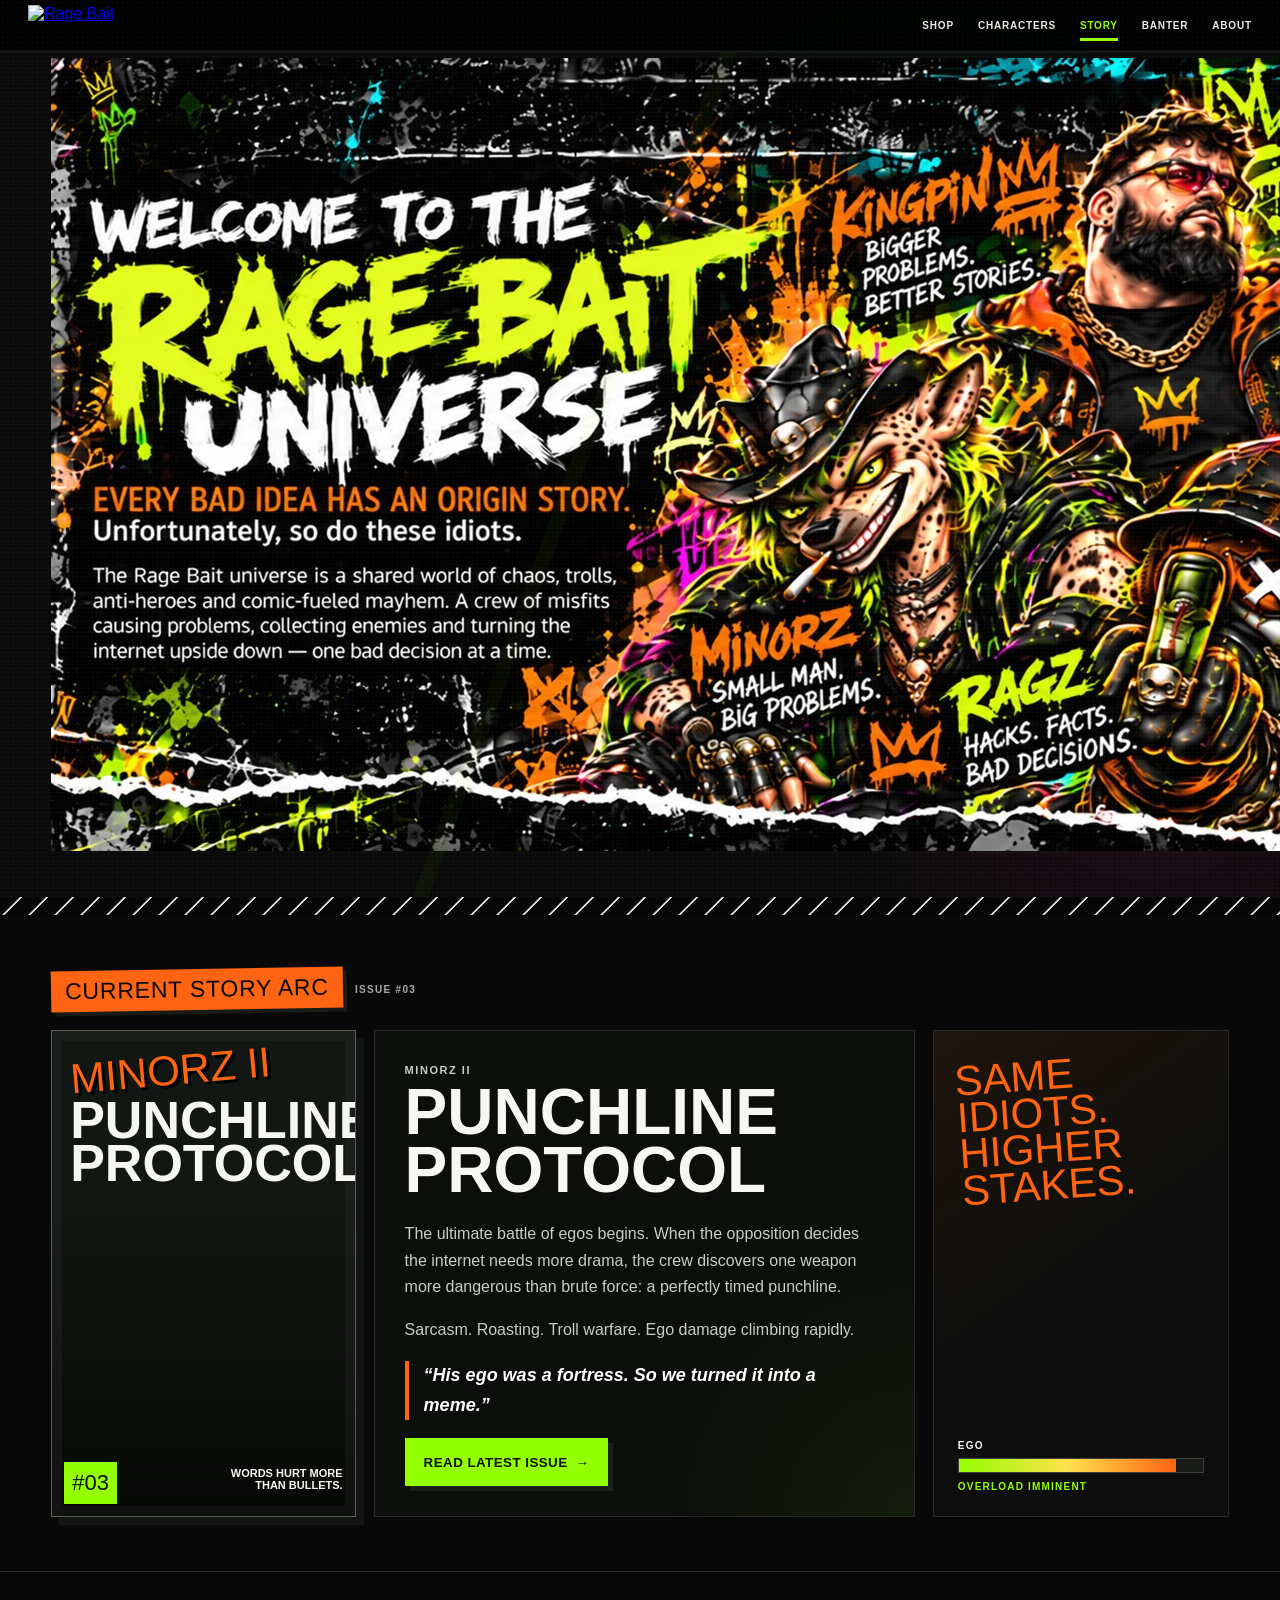
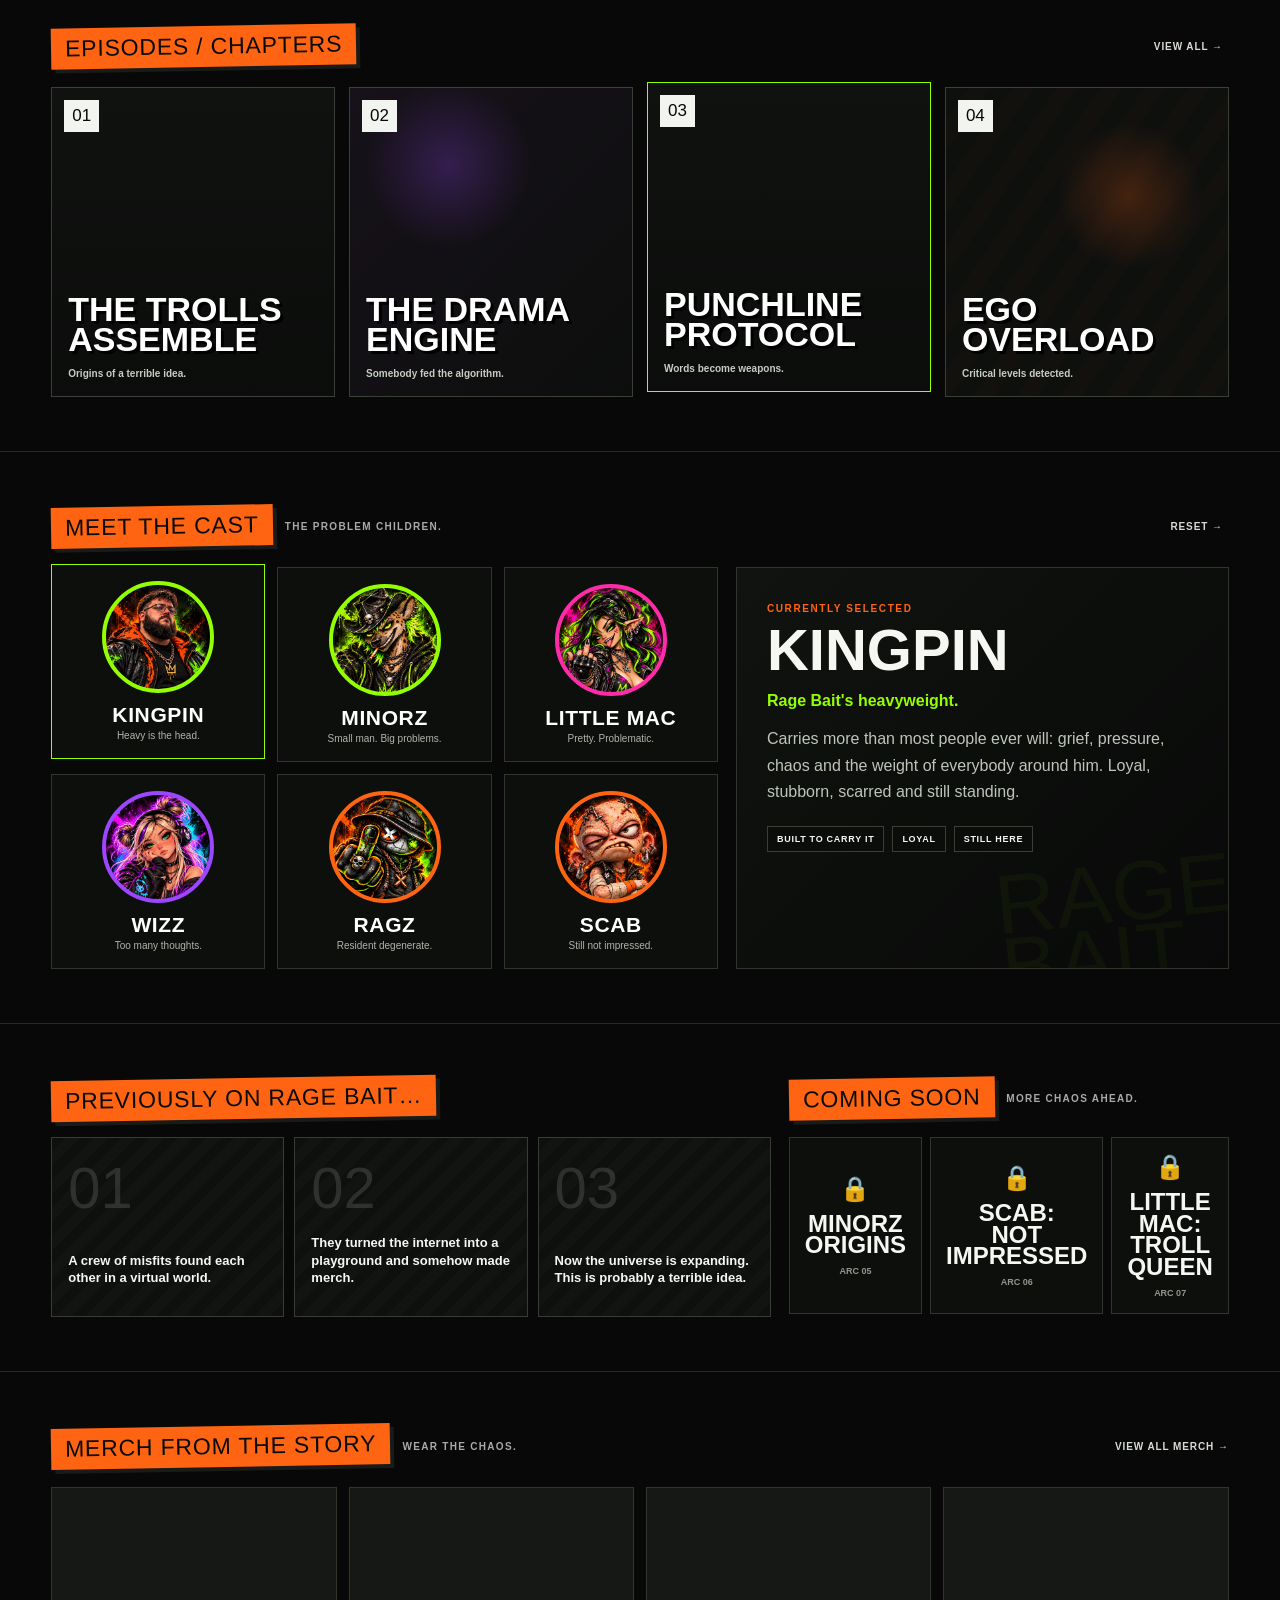
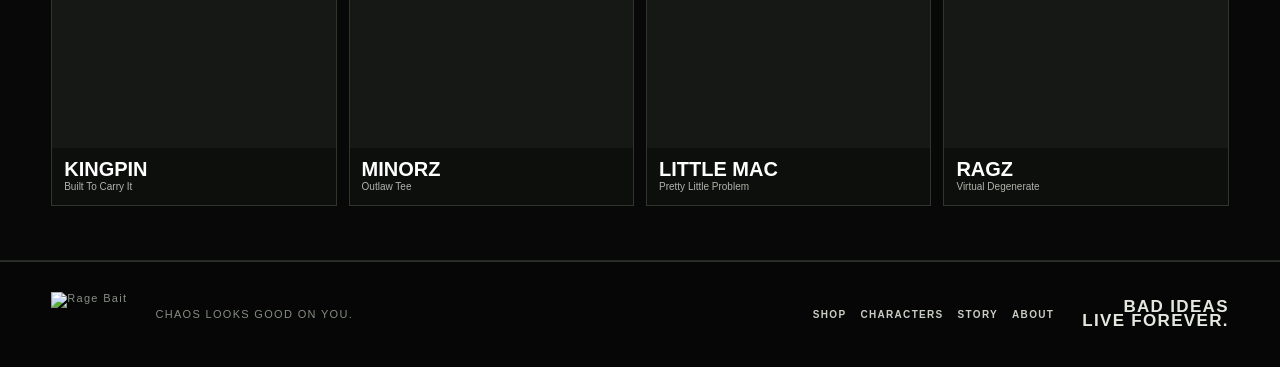
==== commit 4475557a: "Use approved Rage Bait Universe banner hero" ====
--- a/story.html
+++ b/story.html
@@ -9,7 +9,7 @@
   <link rel="preconnect" href="https://fonts.gstatic.com" crossorigin>
   <link href="https://fonts.googleapis.com/css2?family=Anton&family=Inter:wght@400;600;700;800;900&display=swap" rel="stylesheet">
   <link rel="stylesheet" href="styles.css?v=universe1">
-  <link rel="stylesheet" href="story.css?v=universe1">
+  <link rel="stylesheet" href="story.css?v=banner1">
 </head>
 <body class="universe-page">
   <div class="noise"></div>
@@ -35,56 +35,14 @@
   </header>
 
   <main id="top">
-    <section class="universe-hero concept-hero">
-      <div class="universe-hero-copy concept-copy">
-        <p class="paint-kicker">WELCOME TO THE</p>
-        <h1><span>RAGE BAIT</span><br>UNIVERSE</h1>
-        <p class="origin-line">EVERY BAD IDEA HAS AN ORIGIN STORY.</p>
-        <p class="origin-sub">Unfortunately, so do these idiots.</p>
-        <p class="hero-intro">The Rage Bait universe is a shared world of chaos, trolls, anti-heroes and comic-fuelled mayhem. A crew of misfits causing problems, collecting enemies and turning the internet upside down, one bad decision at a time.</p>
-        <div class="hero-buttons">
-          <a class="comic-button acid" href="#current-arc">Explore the story <span>→</span></a>
-        </div>
-      </div>
-
-      <div class="concept-cast" aria-label="Rage Bait character universe">
-        <div class="concept-burst burst-orange"></div>
-        <div class="concept-burst burst-green"></div>
-        <div class="concept-burst burst-cyan"></div>
-
-        <figure class="concept-character cc-kingpin">
-          <img src="story-assets/characters/heroes/kingpin-hero.png" alt="Kingpin">
-          <figcaption><strong>KINGPIN</strong><span>Bigger problems.<br>Better stories.</span></figcaption>
-        </figure>
-
-        <figure class="concept-character cc-minorz">
-          <img src="story-assets/characters/heroes/minorz-hero.png" alt="Minorz">
-          <figcaption><strong>MINORZ</strong><span>Small man.<br>Big problems.</span></figcaption>
-        </figure>
-
-        <figure class="concept-character cc-littlemac">
-          <img src="story-assets/characters/heroes/littlemac-hero.png" alt="Little Mac">
-          <figcaption><strong>LITTLE MAC</strong><span>Pretty face.<br>Toxic ideas.</span></figcaption>
-        </figure>
-
-        <figure class="concept-character cc-ragz">
-          <img src="story-assets/characters/heroes/ragz-hero.png" alt="Ragz">
-          <figcaption><strong>RAGZ</strong><span>Hacks, facts<br>& bad decisions.</span></figcaption>
-        </figure>
-
-        <figure class="concept-character cc-wizz">
-          <img src="story-assets/characters/heroes/wizz-hero.png" alt="Wizz">
-          <figcaption><strong>WIZZ</strong><span>Chaos<br>consultant.</span></figcaption>
-        </figure>
-
-        <figure class="concept-character cc-scab">
-          <img src="story-assets/characters/heroes/scab-hero.png" alt="Scab">
-          <figcaption><strong>SCAB</strong><span>Built broken.<br>Still here.</span></figcaption>
-        </figure>
-
-        <div class="concept-graffiti-note">GOOD PEOPLE<br>MAKE BORING<br>STORIES.</div>
-        <div class="concept-crown">♛</div>
-      </div>
+    <section class="universe-hero banner-hero" id="top">
+      <img
+        class="banner-hero-image"
+        src="story-assets/characters/rage-bait-universe-hero.webp"
+        alt="Welcome to the Rage Bait Universe"
+        width="1983"
+        height="793"
+      >
     </section>
 
     <div class="ripped-divider"></div>
--- a/story.css
+++ b/story.css
@@ -138,3 +138,424 @@
 .cast-card[data-cast="scab"] .cast-portrait{background-image:url("story-assets/characters/portraits/scab-portrait.png")}
 .cast-card .cast-portrait{background-size:cover;background-position:center}
 .cast-card .cast-portrait.cast-placeholder{font-size:0}
+
+
+/* Comic-cover concept hero */
+.concept-hero{
+  min-height:620px;
+  padding:42px 3.5vw 28px;
+  grid-template-columns:minmax(330px,.82fr) minmax(620px,1.55fr);
+  gap:6px;
+  align-items:center;
+  background:
+    linear-gradient(90deg,rgba(0,0,0,.92) 0 29%,rgba(0,0,0,.68) 47%,rgba(0,0,0,.16) 72%),
+    radial-gradient(circle at 73% 40%,rgba(0,255,180,.17),transparent 26%),
+    radial-gradient(circle at 52% 55%,rgba(255,104,0,.22),transparent 25%),
+    #070807;
+  isolation:isolate;
+}
+.concept-hero::before{
+  background:
+    linear-gradient(112deg,transparent 0 30%,rgba(255,100,18,.12) 30% 31%,transparent 31%),
+    repeating-linear-gradient(0deg,transparent 0 37px,rgba(255,255,255,.018) 38px),
+    radial-gradient(circle at 20% 20%,rgba(147,255,0,.06),transparent 23%);
+}
+.concept-copy{z-index:12;align-self:center;max-width:560px}
+.concept-copy .paint-kicker{
+  font-size:clamp(31px,3vw,50px);
+  line-height:.9;
+  margin-bottom:4px;
+  text-shadow:3px 3px 0 #000;
+}
+.concept-copy h1{
+  font-size:clamp(76px,8.4vw,142px);
+  line-height:.74;
+  margin:0 0 22px;
+  text-shadow:5px 5px 0 #020202;
+}
+.concept-copy h1 span{
+  color:var(--rb-green);
+  text-shadow:4px 4px 0 #050505,-2px -2px 0 rgba(147,255,0,.12);
+}
+.concept-copy .hero-intro{font-size:14px;line-height:1.48;max-width:500px;color:#e2e5df}
+.concept-copy .origin-line{font-size:13px}
+.concept-copy .origin-sub{font-size:13px;margin-bottom:12px}
+.concept-cast{
+  position:relative;
+  min-height:565px;
+  align-self:end;
+  margin-left:-22px;
+  z-index:4;
+  overflow:visible;
+}
+.concept-cast::before{
+  content:"";
+  position:absolute;
+  inset:8% 0 0 3%;
+  z-index:-5;
+  background:
+    linear-gradient(100deg,rgba(255,98,12,.18),transparent 35%),
+    linear-gradient(160deg,transparent 30%,rgba(37,217,255,.14) 65%,transparent 85%);
+  clip-path:polygon(4% 12%,94% 0,100% 88%,18% 100%,0 68%);
+  filter:contrast(1.2);
+}
+.concept-burst{position:absolute;z-index:-3;filter:blur(.2px);opacity:.92;pointer-events:none}
+.burst-orange{
+  left:3%;top:6%;width:43%;height:83%;
+  background:
+    radial-gradient(circle at 30% 35%,rgba(255,100,18,.55),transparent 18%),
+    repeating-linear-gradient(105deg,transparent 0 17px,rgba(255,100,18,.22) 18px 22px,transparent 23px 42px);
+  transform:skew(-8deg);
+}
+.burst-green{
+  left:36%;top:0;width:40%;height:96%;
+  background:radial-gradient(circle at 42% 38%,rgba(147,255,0,.24),transparent 43%);
+}
+.burst-cyan{
+  right:0;top:0;width:34%;height:98%;
+  background:radial-gradient(circle at 70% 28%,rgba(37,217,255,.23),transparent 42%);
+}
+.concept-character{
+  position:absolute;
+  margin:0;
+  z-index:4;
+  filter:drop-shadow(0 12px 9px rgba(0,0,0,.92));
+}
+.concept-character img{
+  display:block;
+  width:100%;
+  height:auto;
+  object-fit:contain;
+  object-position:center bottom;
+}
+.concept-character figcaption{
+  position:absolute;
+  z-index:18;
+  width:max-content;
+  max-width:150px;
+  font-family:Anton,sans-serif;
+  line-height:.9;
+  text-transform:uppercase;
+  text-shadow:2px 2px 0 #000,0 0 5px #000;
+  pointer-events:none;
+}
+.concept-character figcaption strong{display:block;font-size:25px;letter-spacing:.02em}
+.concept-character figcaption span{display:block;margin-top:3px;font-family:Inter,sans-serif;font-size:9px;line-height:1.05;font-weight:900;color:#fff}
+.cc-kingpin{width:35%;left:28%;bottom:-2%;z-index:7}
+.cc-kingpin figcaption{left:-12%;top:12%;transform:rotate(-7deg);color:var(--rb-orange)}
+.cc-minorz{width:31%;left:2%;bottom:-5%;z-index:8}
+.cc-minorz figcaption{left:19%;top:28%;transform:rotate(-5deg);color:var(--rb-green)}
+.cc-littlemac{width:30%;right:12%;top:0;z-index:8}
+.cc-littlemac figcaption{right:-16%;top:15%;transform:rotate(5deg);text-align:left;color:var(--rb-green)}
+.cc-ragz{width:25%;left:43%;bottom:-10%;z-index:10}
+.cc-ragz figcaption{left:-28%;top:27%;transform:rotate(-4deg);color:var(--rb-green)}
+.cc-wizz{width:25%;right:-1%;bottom:-6%;z-index:9}
+.cc-wizz figcaption{right:1%;top:31%;transform:rotate(4deg);text-align:right;color:#c56cff}
+.cc-scab{width:20%;right:23%;bottom:-9%;z-index:11}
+.cc-scab figcaption{left:55%;top:44%;transform:rotate(-3deg);color:var(--rb-orange)}
+.concept-graffiti-note{
+  position:absolute;
+  right:1%;top:2%;
+  z-index:20;
+  color:#e6e9e3;
+  font-family:Anton,sans-serif;
+  font-size:16px;
+  line-height:.9;
+  transform:rotate(-7deg);
+  opacity:.82;
+  text-shadow:2px 2px 0 #000;
+}
+.concept-crown{
+  position:absolute;
+  top:1%;left:47%;
+  z-index:1;
+  color:var(--rb-green);
+  font-size:80px;
+  line-height:1;
+  transform:rotate(8deg);
+  opacity:.8;
+  text-shadow:0 0 12px rgba(147,255,0,.35);
+}
+.concept-hero + .ripped-divider{
+  height:24px;
+  margin-top:-2px;
+  background:
+    linear-gradient(137deg,#050605 0 38%,#e9ece5 39% 48%,#050605 49% 100%);
+  background-size:34px 24px;
+  position:relative;
+  z-index:30;
+}
+
+@media(max-width:1180px){
+  .concept-hero{grid-template-columns:.9fr 1.1fr;min-height:650px}
+  .concept-cast{min-height:535px}
+  .cc-kingpin{width:39%;left:25%}
+  .cc-littlemac{width:32%;right:4%}
+  .cc-minorz{width:34%;left:-2%}
+  .cc-wizz{width:27%;right:-3%}
+}
+@media(max-width:900px){
+  .concept-hero{grid-template-columns:1fr;padding-top:34px;min-height:auto}
+  .concept-copy{max-width:680px}
+  .concept-cast{min-height:590px;margin:0}
+}
+@media(max-width:620px){
+  .concept-hero{padding:28px 4vw 10px}
+  .concept-copy h1{font-size:64px}
+  .concept-copy .hero-intro{font-size:12px}
+  .concept-cast{min-height:430px;margin-top:10px}
+  .cc-kingpin{width:42%;left:25%;bottom:0}
+  .cc-minorz{width:38%;left:-5%;bottom:-3%}
+  .cc-littlemac{width:35%;right:0;top:1%}
+  .cc-ragz{width:29%;left:42%;bottom:-5%}
+  .cc-wizz{width:29%;right:-5%;bottom:-3%}
+  .cc-scab{width:24%;right:21%;bottom:-4%}
+  .concept-character figcaption strong{font-size:17px}
+  .concept-character figcaption span{font-size:7px}
+  .concept-graffiti-note{display:none}
+  .concept-crown{font-size:56px;left:45%}
+}
+
+
+
+/* v2: match original concept banner much more literally */
+.universe-header{
+  position:absolute!important;
+  top:0;left:0;right:0;
+  z-index:80;
+  height:52px!important;
+  padding:0 2.2vw!important;
+  background:rgba(2,3,2,.93)!important;
+  border-bottom:1px solid rgba(255,255,255,.12)!important;
+  backdrop-filter:blur(2px);
+}
+.universe-logo img{height:42px!important}
+.universe-nav{gap:24px!important}
+.universe-nav a{font-size:10px!important}
+.shop-pill{display:none!important}
+
+.concept-hero{
+  min-height:540px!important;
+  padding:76px 1.9vw 18px!important;
+  grid-template-columns:31% 69%!important;
+  gap:0!important;
+  align-items:stretch!important;
+  overflow:hidden!important;
+  background:
+    linear-gradient(90deg,rgba(0,0,0,.96) 0 27%,rgba(0,0,0,.72) 39%,rgba(0,0,0,.14) 62%,rgba(0,0,0,.05) 100%),
+    linear-gradient(180deg,rgba(13,95,88,.38),rgba(2,4,3,.25) 56%,rgba(0,0,0,.86) 100%),
+    #050605!important;
+}
+.concept-hero::before{
+  content:""!important;
+  position:absolute!important;
+  inset:0!important;
+  z-index:0!important;
+  background:
+    repeating-linear-gradient(90deg,transparent 0 54px,rgba(0,255,225,.05) 55px 57px),
+    repeating-linear-gradient(0deg,transparent 0 36px,rgba(255,255,255,.022) 37px 39px),
+    linear-gradient(103deg,transparent 0 34%,rgba(255,92,0,.18) 34% 35%,transparent 35% 43%,rgba(147,255,0,.09) 43% 44%,transparent 44% 100%)!important;
+  opacity:1!important;
+}
+.concept-hero::after{
+  content:""!important;
+  position:absolute!important;
+  left:27%;right:-2%;top:45px;bottom:0;
+  z-index:1;
+  background:
+    linear-gradient(90deg,transparent 0 4%,rgba(255,90,0,.18) 4% 12%,transparent 12% 100%),
+    repeating-linear-gradient(90deg,rgba(7,18,17,.45) 0 38px,rgba(11,31,28,.26) 39px 56px,transparent 57px 78px),
+    repeating-linear-gradient(0deg,transparent 0 44px,rgba(36,217,255,.05) 45px 48px);
+  clip-path:polygon(0 8%,100% 0,100% 100%,0 100%);
+  pointer-events:none;
+}
+
+.concept-copy{
+  position:relative!important;
+  z-index:30!important;
+  max-width:none!important;
+  padding:0 0 0 .2vw!important;
+  align-self:start!important;
+}
+.concept-copy .paint-kicker{
+  margin:0 0 3px!important;
+  font-size:clamp(25px,2.45vw,39px)!important;
+  line-height:.88!important;
+  transform:rotate(-1deg)!important;
+}
+.concept-copy h1{
+  margin:0 0 15px!important;
+  font-size:clamp(58px,6.4vw,96px)!important;
+  line-height:.72!important;
+  letter-spacing:-.025em!important;
+  transform:skew(-4deg) rotate(-1deg)!important;
+}
+.concept-copy h1 span{
+  display:inline-block;
+  filter:drop-shadow(3px 3px 0 #000);
+}
+.concept-copy .origin-line{
+  font-size:11px!important;
+  margin-bottom:2px!important;
+}
+.concept-copy .origin-sub{
+  font-size:10px!important;
+  margin-bottom:8px!important;
+}
+.concept-copy .hero-intro{
+  max-width:330px!important;
+  font-size:9px!important;
+  line-height:1.28!important;
+  font-weight:700!important;
+  color:#f0f2ed!important;
+}
+.concept-copy .hero-buttons{margin-top:12px!important}
+.concept-copy .comic-button{
+  min-height:30px!important;
+  padding:0 14px!important;
+  font-size:9px!important;
+  background:#fff!important;
+  color:#080908!important;
+  box-shadow:none!important;
+  transform:rotate(-1deg)!important;
+}
+
+.concept-cast{
+  min-height:462px!important;
+  margin-left:-3.5vw!important;
+  margin-top:-4px!important;
+  z-index:10!important;
+  overflow:visible!important;
+}
+.concept-cast::before{
+  inset:0!important;
+  clip-path:none!important;
+  background:
+    radial-gradient(circle at 30% 38%,rgba(255,102,0,.33),transparent 25%),
+    radial-gradient(circle at 78% 24%,rgba(37,217,255,.22),transparent 28%),
+    radial-gradient(circle at 56% 40%,rgba(147,255,0,.11),transparent 31%)!important;
+}
+.concept-burst{opacity:1!important}
+.burst-orange{
+  left:0!important;top:2%!important;width:42%!important;height:93%!important;
+  background:
+    radial-gradient(circle at 28% 38%,rgba(255,93,0,.72),transparent 19%),
+    repeating-linear-gradient(102deg,transparent 0 11px,rgba(255,96,0,.2) 12px 17px,transparent 18px 34px)!important;
+}
+.burst-green{
+  left:24%!important;top:0!important;width:52%!important;height:100%!important;
+  background:radial-gradient(circle at 55% 28%,rgba(147,255,0,.22),transparent 43%)!important;
+}
+.burst-cyan{
+  right:-2%!important;top:-2%!important;width:42%!important;height:100%!important;
+  background:radial-gradient(circle at 65% 20%,rgba(37,217,255,.28),transparent 43%)!important;
+}
+
+.concept-character{filter:drop-shadow(0 8px 7px rgba(0,0,0,.98))!important}
+.concept-character img{width:100%!important;height:auto!important;max-width:none!important}
+
+.cc-kingpin{
+  width:39%!important;
+  left:28%!important;
+  bottom:-13%!important;
+  z-index:12!important;
+}
+.cc-kingpin img{transform:scale(1.12);transform-origin:center bottom}
+.cc-minorz{
+  width:34%!important;
+  left:3%!important;
+  bottom:-16%!important;
+  z-index:13!important;
+}
+.cc-minorz img{transform:scale(1.08);transform-origin:center bottom}
+.cc-littlemac{
+  width:31%!important;
+  right:8%!important;
+  top:-5%!important;
+  z-index:13!important;
+}
+.cc-littlemac img{transform:scale(1.1);transform-origin:center top}
+.cc-ragz{
+  width:24%!important;
+  left:45%!important;
+  bottom:-15%!important;
+  z-index:15!important;
+}
+.cc-ragz img{transform:scale(1.14);transform-origin:center bottom}
+.cc-scab{
+  width:19%!important;
+  right:23%!important;
+  bottom:-14%!important;
+  z-index:16!important;
+}
+.cc-scab img{transform:scale(1.1);transform-origin:center bottom}
+.cc-wizz{
+  width:27%!important;
+  right:-2%!important;
+  bottom:-12%!important;
+  z-index:14!important;
+}
+.cc-wizz img{transform:scale(1.1);transform-origin:center bottom}
+
+.concept-character figcaption{
+  max-width:110px!important;
+  text-shadow:2px 2px 0 #000,0 0 6px #000!important;
+}
+.concept-character figcaption strong{
+  font-size:21px!important;
+  line-height:.8!important;
+}
+.concept-character figcaption span{
+  margin-top:2px!important;
+  font-size:7px!important;
+  line-height:1!important;
+}
+.cc-kingpin figcaption{left:-4%!important;top:7%!important;transform:rotate(-7deg)!important}
+.cc-minorz figcaption{left:17%!important;top:53%!important;transform:rotate(-7deg)!important}
+.cc-littlemac figcaption{right:-8%!important;top:18%!important;transform:rotate(5deg)!important}
+.cc-ragz figcaption{left:-22%!important;top:40%!important;transform:rotate(-7deg)!important}
+.cc-scab figcaption{left:56%!important;top:48%!important;transform:rotate(-4deg)!important}
+.cc-wizz figcaption{right:3%!important;top:51%!important;transform:rotate(5deg)!important}
+
+.concept-graffiti-note{
+  right:1%!important;
+  top:1%!important;
+  font-size:12px!important;
+  line-height:.86!important;
+}
+.concept-crown{
+  top:-2%!important;
+  left:48%!important;
+  font-size:66px!important;
+  opacity:.9!important;
+}
+
+.concept-hero + .ripped-divider{
+  height:20px!important;
+  margin-top:-1px!important;
+  background:
+    linear-gradient(136deg,#050605 0 40%,#f0f0ea 41% 50%,#050605 51% 100%)!important;
+  background-size:29px 20px!important;
+}
+
+@media(max-width:1050px){
+  .concept-hero{grid-template-columns:35% 65%!important}
+  .concept-copy .hero-intro{max-width:300px!important}
+}
+@media(max-width:900px){
+  .universe-header{position:relative!important}
+  .concept-hero{grid-template-columns:1fr!important;padding-top:24px!important}
+  .concept-copy{padding:0 3vw!important}
+  .concept-copy .hero-intro{max-width:520px!important}
+  .concept-cast{min-height:500px!important;margin:0!important}
+}
+@media(max-width:620px){
+  .concept-copy h1{font-size:60px!important}
+  .concept-cast{min-height:420px!important}
+  .cc-kingpin{width:43%!important;left:25%!important}
+  .cc-minorz{width:37%!important;left:-1%!important}
+  .cc-littlemac{width:34%!important;right:0!important}
+  .cc-ragz{width:27%!important;left:42%!important}
+  .cc-scab{width:22%!important;right:20%!important}
+  .cc-wizz{width:30%!important;right:-4%!important}
+}
